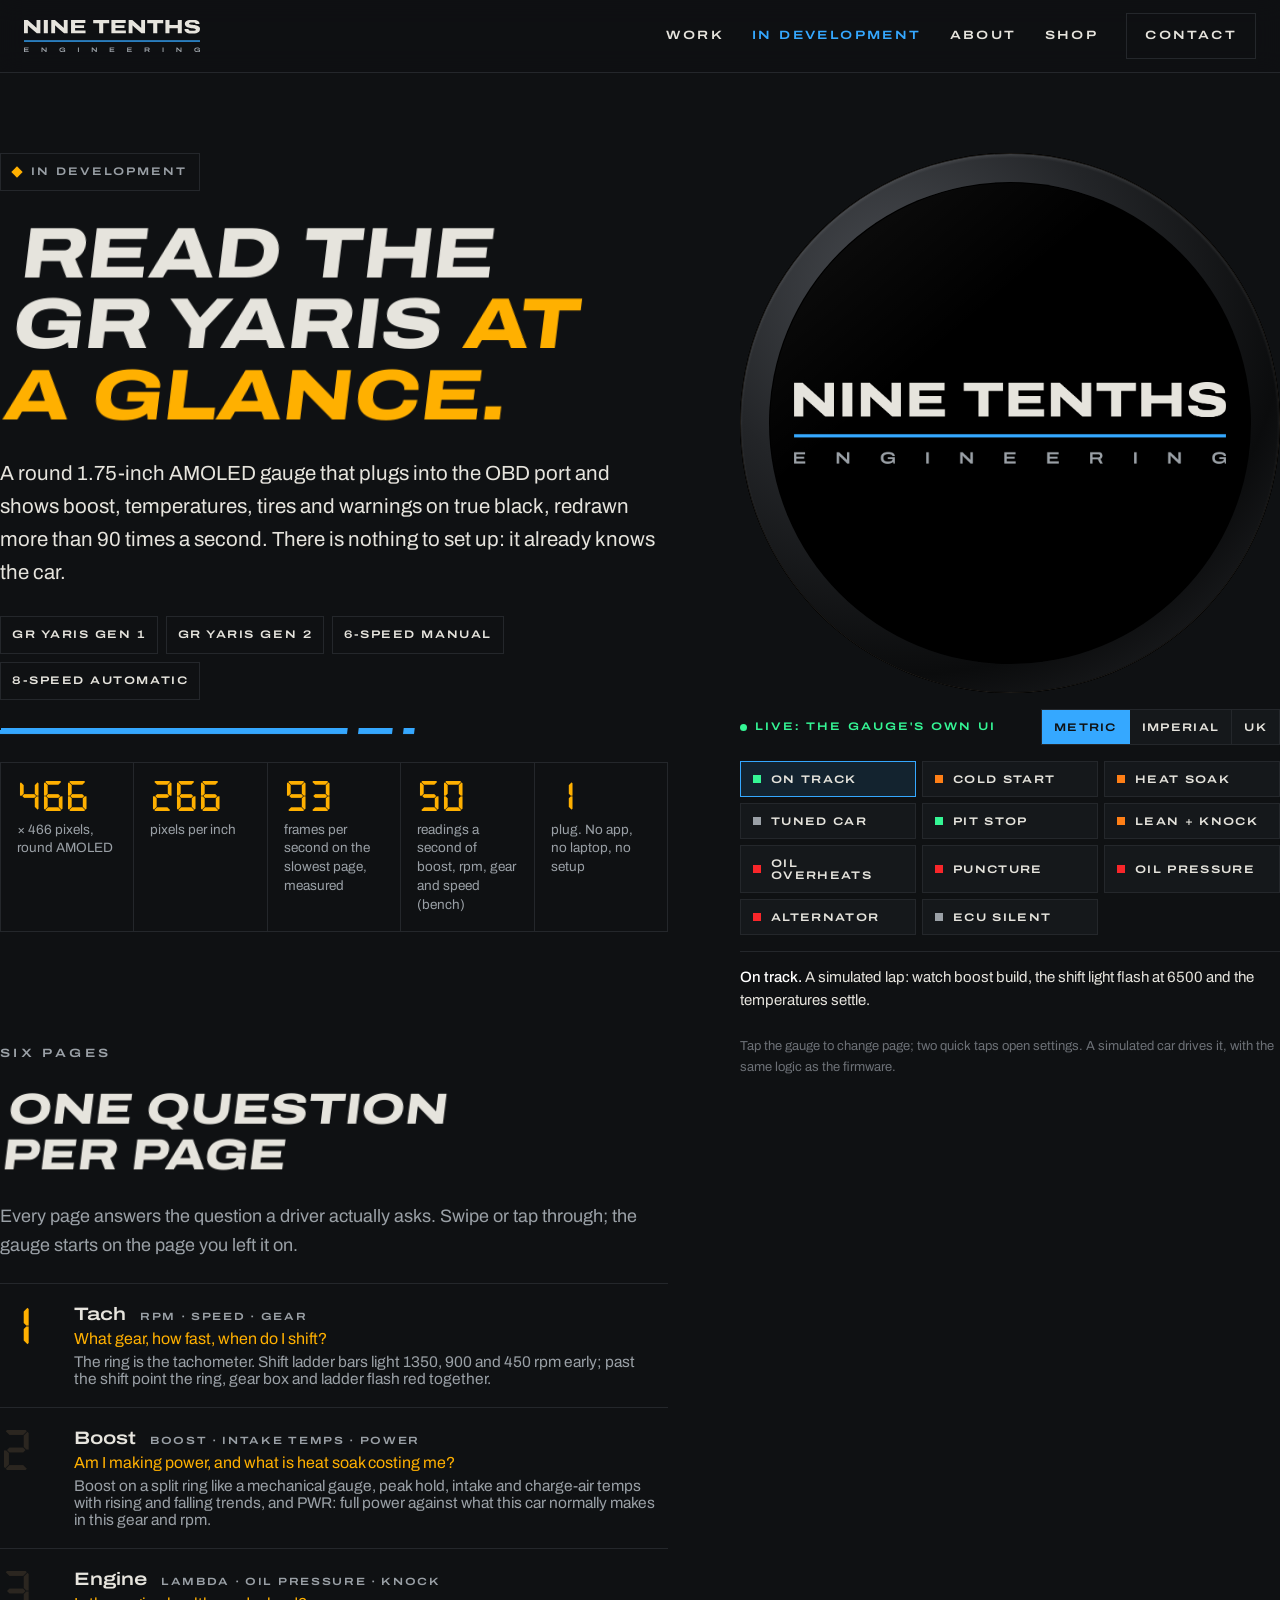
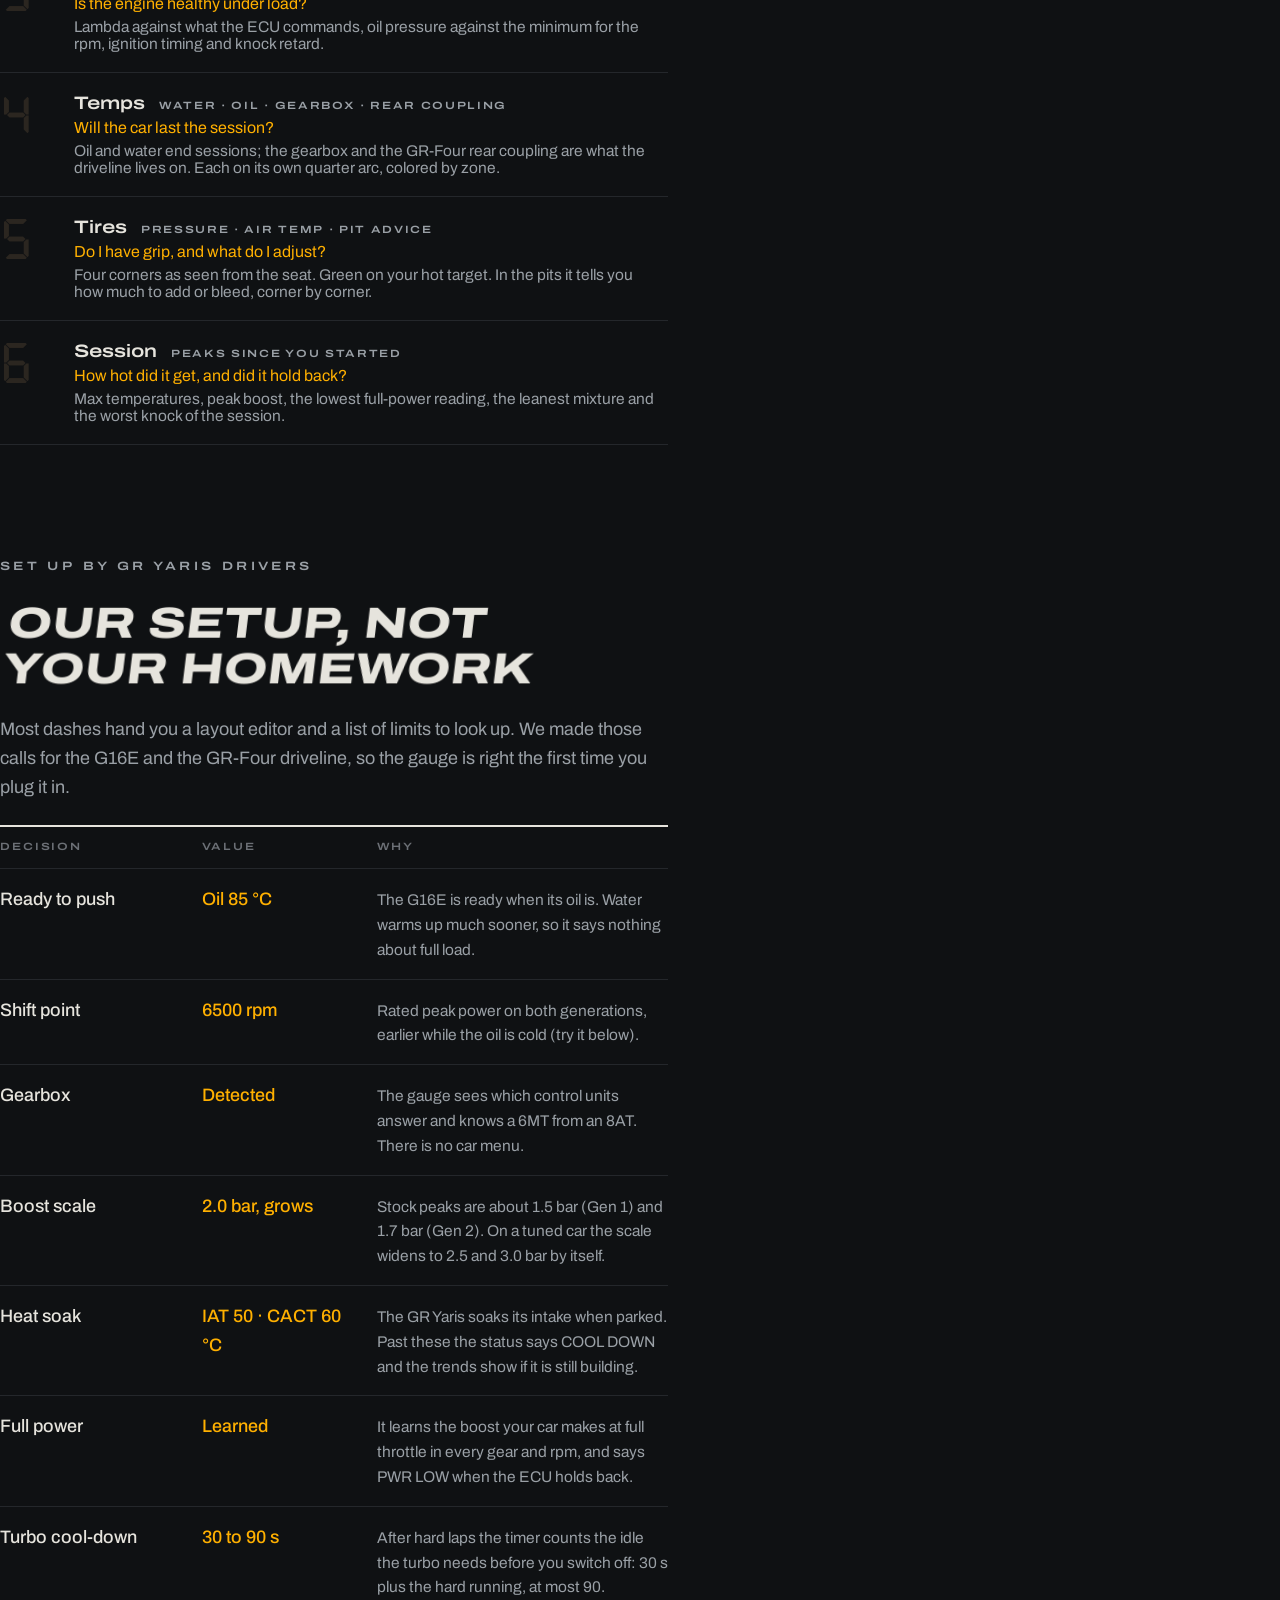
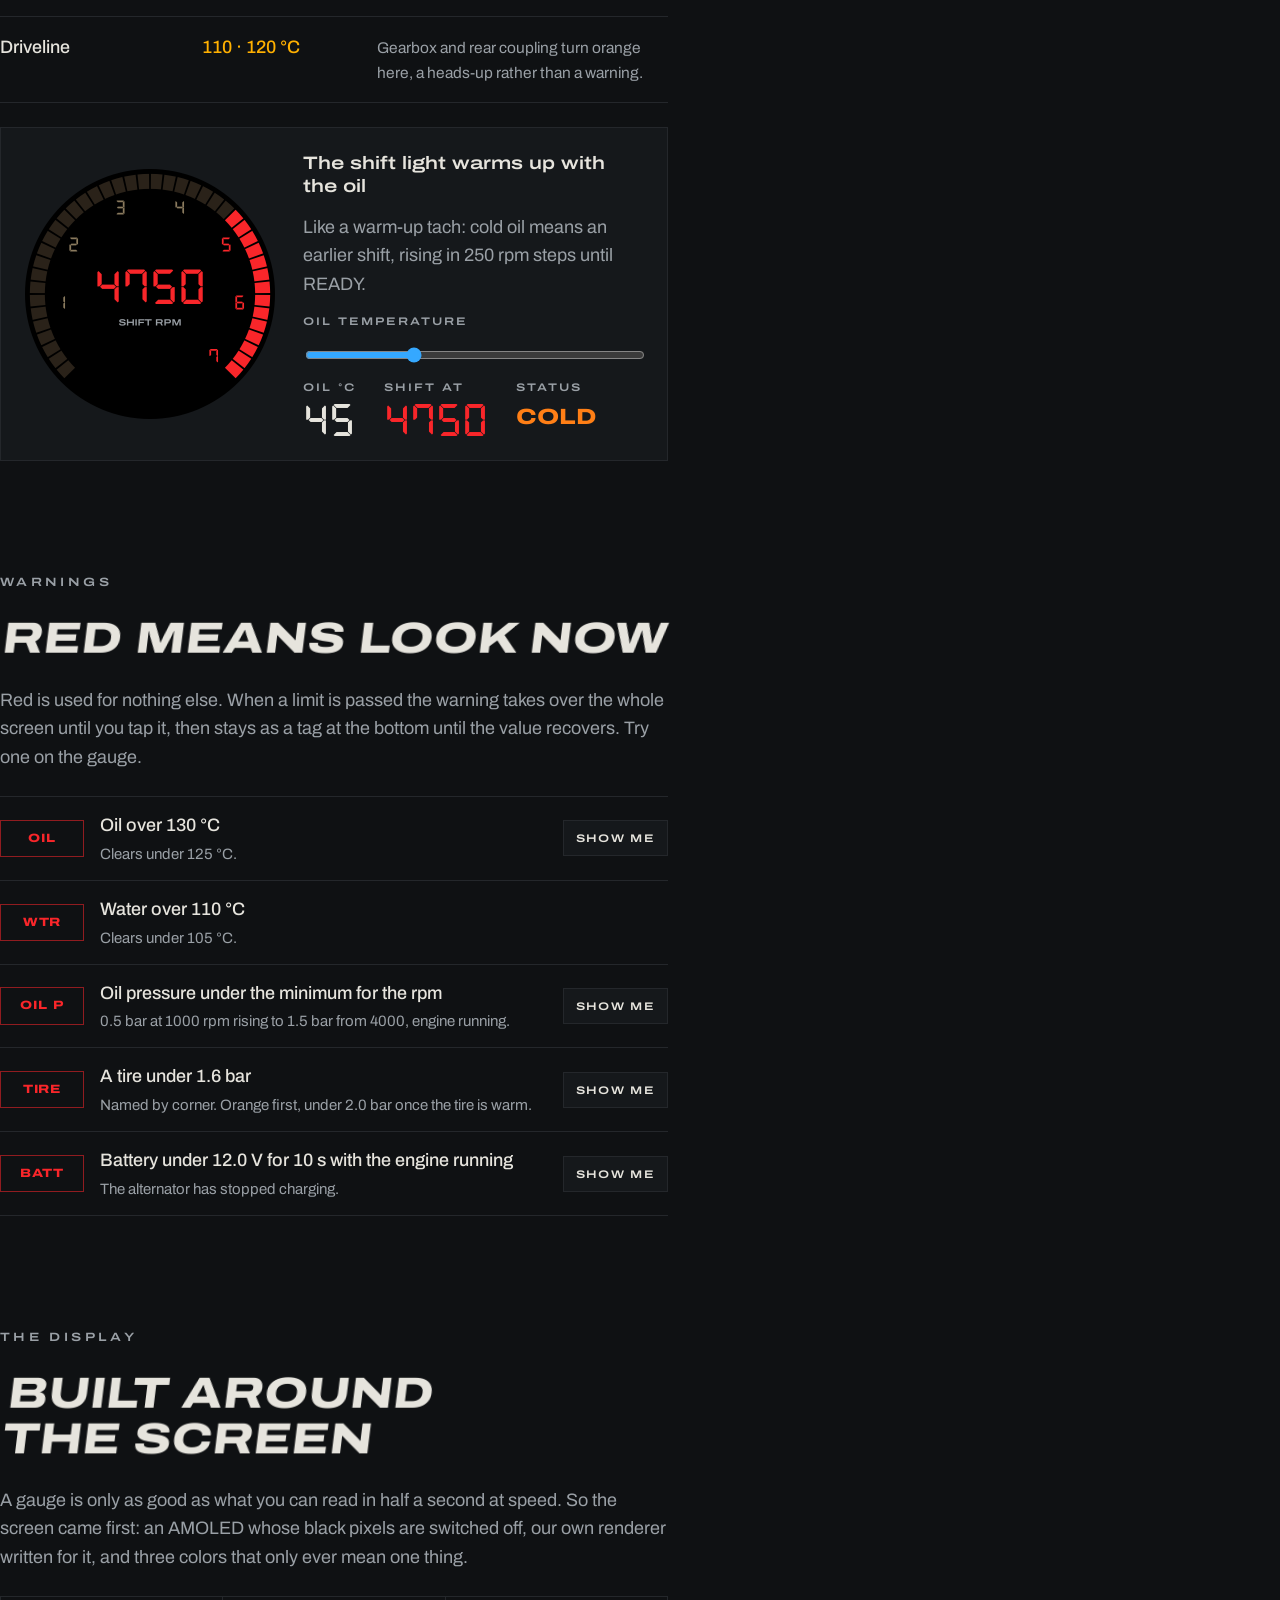
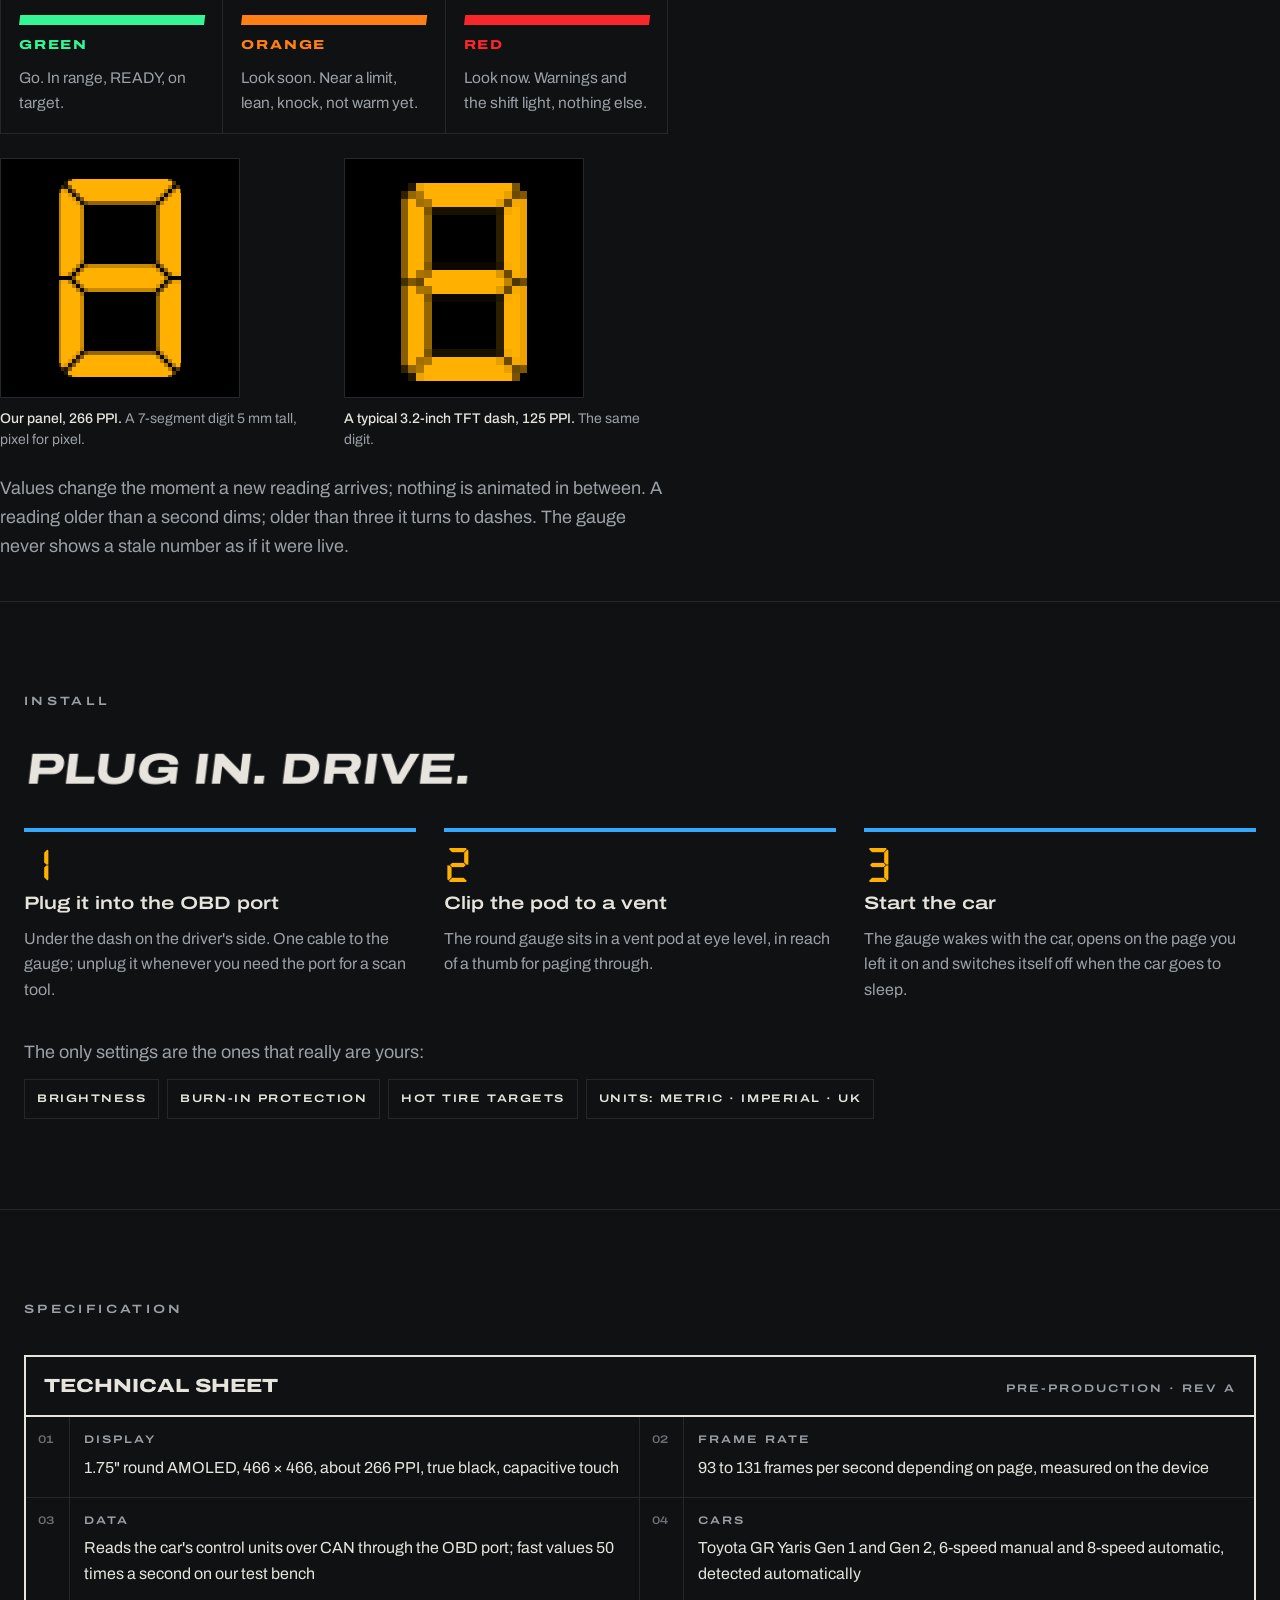
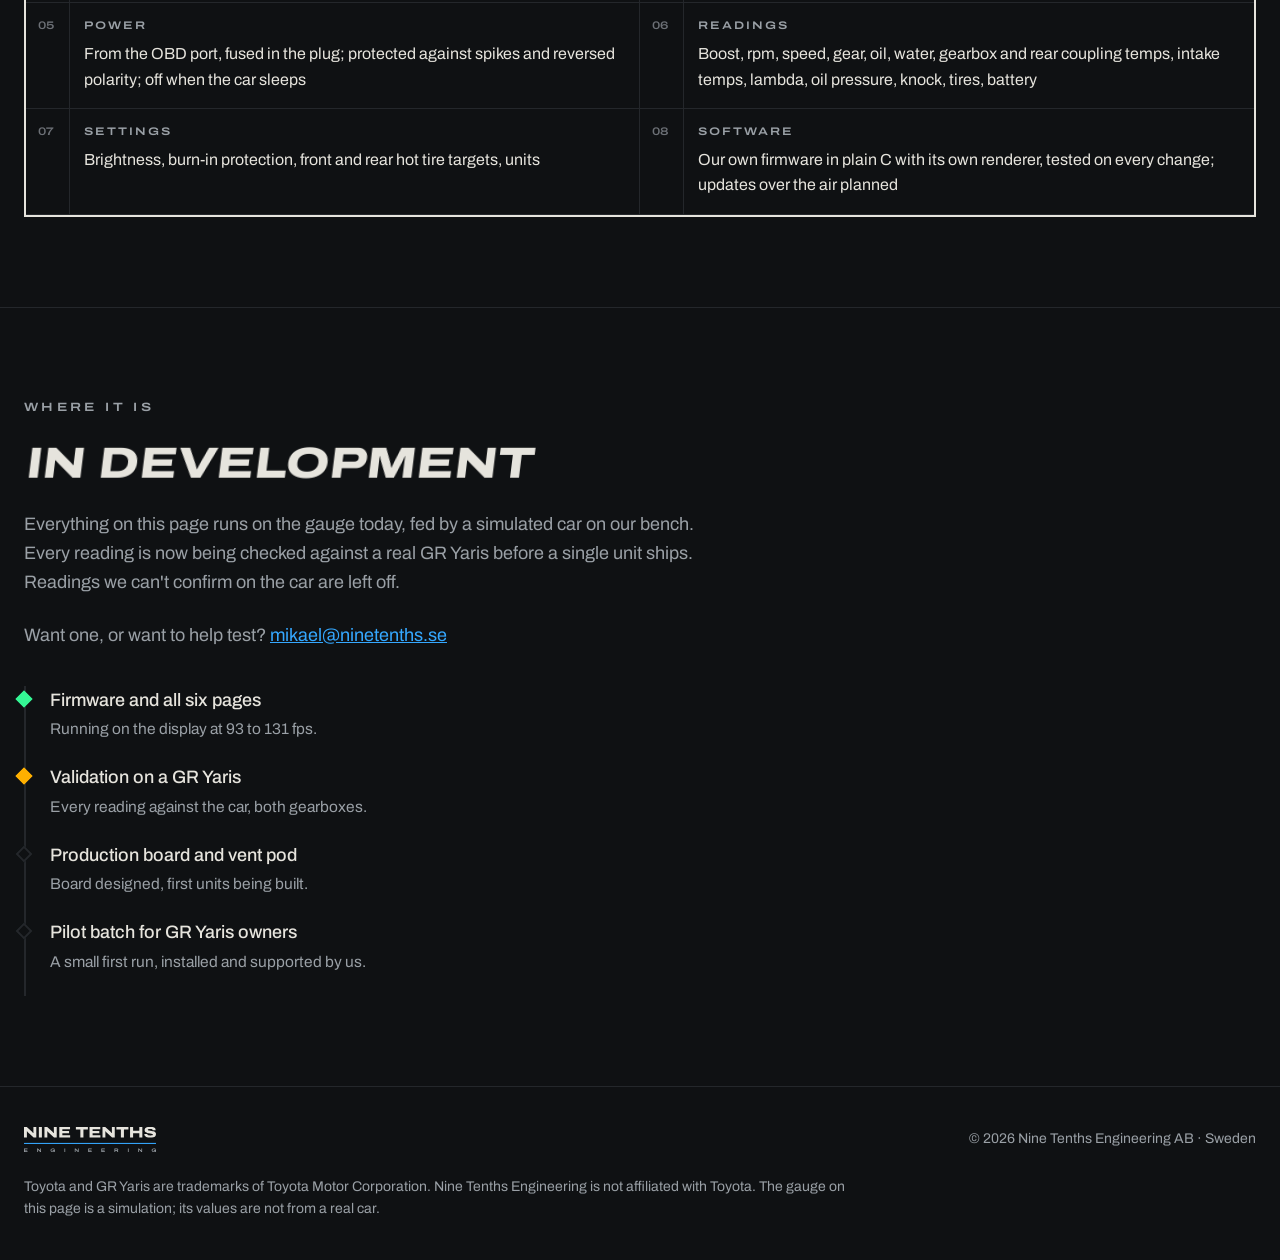
==== in-development/index.html @ 705fe54e "In development: the GR Yaris gauge, with a live demo New page /in-development/ for the round AMOLED " ====
<!doctype html>
<html lang="en">
<head>
<meta charset="utf-8">
<meta name="viewport" content="width=device-width, initial-scale=1">
<title>In development: the GR Yaris gauge · Nine Tenths Engineering</title>
<meta name="description" content="A round AMOLED gauge for the Toyota GR Yaris, in development at Nine Tenths Engineering. Plugs into the OBD port and shows boost, temperatures, tires and warnings at a glance.">
<meta name="theme-color" content="#0F1113">
<link rel="icon" href="../favicon.ico" sizes="any">
<link rel="icon" href="../favicon.svg" type="image/svg+xml">
<link rel="apple-touch-icon" href="../apple-touch-icon.png">
<meta property="og:type" content="website">
<meta property="og:title" content="In development: the GR Yaris gauge">
<meta property="og:description" content="A round AMOLED gauge for the Toyota GR Yaris. Plug it in, it already knows the car.">
<meta property="og:image" content="https://ninetenths.se/assets/img/og.png">
<meta property="og:url" content="https://ninetenths.se/in-development/">
<meta name="twitter:card" content="summary_large_image">
<link rel="preload" href="../assets/fonts/archivo-expanded-800.woff2" as="font" type="font/woff2" crossorigin>
<link rel="stylesheet" href="../assets/styles.css">
<link rel="stylesheet" href="../assets/in-development.css">
</head>
<body class="dev">

<header class="top">
  <div class="wrap top__inner">
    <a href="../" class="top__logo" aria-label="Nine Tenths Engineering, home"><img src="../assets/img/logo.svg" alt="Nine Tenths Engineering" width="176" height="33"></a>
    <nav aria-label="Main">
      <a href="../#work" class="nav-more">Work</a>
      <a href="./" aria-current="page">In development</a>
      <a href="../#about" class="nav-more">About</a>
      <a href="https://trackdayshop.se" rel="noopener">Shop</a>
      <a href="../#contact" class="top__cta">Contact</a>
    </nav>
  </div>
</header>

<main>
  <div class="wrap split">
    <aside class="rig" aria-label="Live gauge">
      <div class="rig__inner">
        <div class="gauge-frame"><iframe id="gauge" src="gauge.html" title="The gauge, running on a simulated GR Yaris"></iframe></div>
        <div class="rig__bar">
          <span class="live small-caps">Live: the gauge's own UI</span>
          <div class="units" role="group" aria-label="Units">
            <button id="u-metric" type="button" data-units="METRIC" aria-pressed="true">Metric</button>
            <button id="u-imperial" type="button" data-units="IMPERIAL" aria-pressed="false">Imperial</button>
            <button id="u-uk" type="button" data-units="UK" aria-pressed="false">UK</button>
          </div>
        </div>
        <div class="chips" role="group" aria-label="Drive the simulated car">
          <button id="run-drive" type="button" data-run="drive" data-page="1" data-tone="go" aria-pressed="true"><i></i>On track</button>
          <button id="run-cold" type="button" data-run="cold" data-page="0" data-tone="caution" aria-pressed="false"><i></i>Cold start</button>
          <button id="run-heatsoak" type="button" data-run="heatsoak" data-page="1" data-tone="caution" aria-pressed="false"><i></i>Heat soak</button>
          <button id="run-tuned" type="button" data-run="tuned" data-page="1" aria-pressed="false"><i></i>Tuned car</button>
          <button id="run-pit" type="button" data-run="pit" data-page="4" data-tone="go" aria-pressed="false"><i></i>Pit stop</button>
          <button id="run-lean" type="button" data-run="lean" data-page="2" data-tone="caution" aria-pressed="false"><i></i>Lean + knock</button>
          <button id="run-oiltemp" type="button" data-run="oiltemp" data-page="3" data-tone="warn" aria-pressed="false"><i></i>Oil overheats</button>
          <button id="run-puncture" type="button" data-run="puncture" data-page="4" data-tone="warn" aria-pressed="false"><i></i>Puncture</button>
          <button id="run-oilp" type="button" data-run="oilp" data-page="2" data-tone="warn" aria-pressed="false"><i></i>Oil pressure</button>
          <button id="run-alt" type="button" data-run="alt" data-page="0" data-tone="warn" aria-pressed="false"><i></i>Alternator</button>
          <button id="run-mute" type="button" data-run="mute" data-page="3" aria-pressed="false"><i></i>ECU silent</button>
        </div>
        <p class="note" id="note" aria-live="polite"></p>
        <p class="hint">Tap the gauge to change page; two quick taps open settings. A simulated car drives it, with the same logic as the firmware.</p>
      </div>
    </aside>

    <div class="copy">
      <section class="hero-dev" data-page="0">
        <span class="status-pill small-caps">In development</span>
        <h1 class="lean">Read the GR Yaris <em>at a glance.</em></h1>
        <p class="lede">A round 1.75-inch AMOLED gauge that plugs into the OBD port and shows boost, temperatures, tires and warnings on true black, redrawn more than 90 times a second. There is nothing to set up: it already knows the car.</p>
        <div class="fitment" aria-label="Fits">
          <span>GR Yaris Gen 1</span><span>GR Yaris Gen 2</span><span>6-speed manual</span><span>8-speed automatic</span>
        </div>
        <div class="stripe lean" aria-hidden="true"></div>
        <div class="strip" role="list">
          <div role="listitem"><span class="seg">466</span><small>× 466 pixels, round AMOLED</small></div>
          <div role="listitem"><span class="seg">266</span><small>pixels per inch</small></div>
          <div role="listitem"><span class="seg">93</span><small>frames per second on the slowest page, measured</small></div>
          <div role="listitem"><span class="seg">50</span><small>readings a second of boost, rpm, gear and speed (bench)</small></div>
          <div role="listitem"><span class="seg">1</span><small>plug. No app, no laptop, no setup</small></div>
        </div>
      </section>

      <section id="pages" data-page="0">
        <p class="label">Six pages</p>
        <h2 class="lean">One question per page</h2>
        <p class="muted">Every page answers the question a driver actually asks. Swipe or tap through; the gauge starts on the page you left it on.</p>
        <div class="tour" role="group" aria-label="Show a page on the gauge">
          <button id="p0" type="button" data-page="0" aria-pressed="true"><span class="pn seg">1</span><span class="h">Tach <small>rpm · speed · gear</small></span><span class="q">What gear, how fast, when do I shift?</span><span class="d">The ring is the tachometer. Shift ladder bars light 1350, 900 and 450 rpm early; past the shift point the ring, gear box and ladder flash red together.</span></button>
          <button id="p1" type="button" data-page="1" aria-pressed="false"><span class="pn seg">2</span><span class="h">Boost <small>boost · intake temps · power</small></span><span class="q">Am I making power, and what is heat soak costing me?</span><span class="d">Boost on a split ring like a mechanical gauge, peak hold, intake and charge-air temps with rising and falling trends, and PWR: full power against what this car normally makes in this gear and rpm.</span></button>
          <button id="p2" type="button" data-page="2" aria-pressed="false"><span class="pn seg">3</span><span class="h">Engine <small>lambda · oil pressure · knock</small></span><span class="q">Is the engine healthy under load?</span><span class="d">Lambda against what the ECU commands, oil pressure against the minimum for the rpm, ignition timing and knock retard.</span></button>
          <button id="p3" type="button" data-page="3" aria-pressed="false"><span class="pn seg">4</span><span class="h">Temps <small>water · oil · gearbox · rear coupling</small></span><span class="q">Will the car last the session?</span><span class="d">Oil and water end sessions; the gearbox and the GR-Four rear coupling are what the driveline lives on. Each on its own quarter arc, colored by zone.</span></button>
          <button id="p4" type="button" data-page="4" aria-pressed="false"><span class="pn seg">5</span><span class="h">Tires <small>pressure · air temp · pit advice</small></span><span class="q">Do I have grip, and what do I adjust?</span><span class="d">Four corners as seen from the seat. Green on your hot target. In the pits it tells you how much to add or bleed, corner by corner.</span></button>
          <button id="p5" type="button" data-page="5" aria-pressed="false"><span class="pn seg">6</span><span class="h">Session <small>peaks since you started</small></span><span class="q">How hot did it get, and did it hold back?</span><span class="d">Max temperatures, peak boost, the lowest full-power reading, the leanest mixture and the worst knock of the session.</span></button>
        </div>
      </section>

      <section id="setup" data-page="0">
        <p class="label">Set up by GR Yaris drivers</p>
        <h2 class="lean">Our setup, not your homework</h2>
        <p class="muted">Most dashes hand you a layout editor and a list of limits to look up. We made those calls for the G16E and the GR-Four driveline, so the gauge is right the first time you plug it in.</p>
        <div class="sheet" role="table" aria-label="Setup decisions">
          <div class="row head" role="row"><span class="k" role="columnheader">Decision</span><span class="v" role="columnheader">Value</span><span class="w" role="columnheader">Why</span></div>
          <div class="row" role="row"><span class="k" role="cell">Ready to push</span><span class="v" role="cell">Oil 85 °C</span><span class="w" role="cell">The G16E is ready when its oil is. Water warms up much sooner, so it says nothing about full load.</span></div>
          <div class="row" role="row"><span class="k" role="cell">Shift point</span><span class="v" role="cell">6500 rpm</span><span class="w" role="cell">Rated peak power on both generations, earlier while the oil is cold (try it below).</span></div>
          <div class="row" role="row"><span class="k" role="cell">Gearbox</span><span class="v" role="cell">Detected</span><span class="w" role="cell">The gauge sees which control units answer and knows a 6MT from an 8AT. There is no car menu.</span></div>
          <div class="row" role="row"><span class="k" role="cell">Boost scale</span><span class="v" role="cell">2.0 bar, grows</span><span class="w" role="cell">Stock peaks are about 1.5 bar (Gen 1) and 1.7 bar (Gen 2). On a tuned car the scale widens to 2.5 and 3.0 bar by itself.</span></div>
          <div class="row" role="row"><span class="k" role="cell">Heat soak</span><span class="v" role="cell">IAT 50 · CACT 60 °C</span><span class="w" role="cell">The GR Yaris soaks its intake when parked. Past these the status says COOL DOWN and the trends show if it is still building.</span></div>
          <div class="row" role="row"><span class="k" role="cell">Full power</span><span class="v" role="cell">Learned</span><span class="w" role="cell">It learns the boost your car makes at full throttle in every gear and rpm, and says PWR LOW when the ECU holds back.</span></div>
          <div class="row" role="row"><span class="k" role="cell">Turbo cool-down</span><span class="v" role="cell">30 to 90 s</span><span class="w" role="cell">After hard laps the timer counts the idle the turbo needs before you switch off: 30 s plus the hard running, at most 90.</span></div>
          <div class="row" role="row"><span class="k" role="cell">Driveline</span><span class="v" role="cell">110 · 120 °C</span><span class="w" role="cell">Gearbox and rear coupling turn orange here, a heads-up rather than a warning.</span></div>
        </div>

        <div class="warmup" aria-labelledby="warm-h">
          <canvas id="dial" width="500" height="500" role="img" aria-label="Tach with the shift point for the chosen oil temperature"></canvas>
          <div class="ctl">
            <h3 id="warm-h">The shift light warms up with the oil</h3>
            <p class="muted">Like a warm-up tach: cold oil means an earlier shift, rising in 250 rpm steps until READY.</p>
            <label class="small-caps" for="oil">Oil temperature</label>
            <input id="oil" type="range" min="20" max="100" step="1" value="45">
            <div class="readouts">
              <div><span class="small-caps">Oil °C</span><span class="seg" id="oil-v" style="color: var(--offwhite)">45</span></div>
              <div><span class="small-caps">Shift at</span><span class="seg" id="rpm-v" style="color: var(--warn)">4750</span></div>
              <div><span class="small-caps">Status</span><span class="state" id="st-v" style="color: var(--caution)">COLD</span></div>
            </div>
          </div>
        </div>
      </section>

      <section id="warnings" data-page="3">
        <p class="label">Warnings</p>
        <h2 class="lean">Red means look now</h2>
        <p class="muted">Red is used for nothing else. When a limit is passed the warning takes over the whole screen until you tap it, then stays as a tag at the bottom until the value recovers. Try one on the gauge.</p>
        <div class="warns">
          <div class="w-row"><span class="tag">OIL</span><span class="t"><b>Oil over 130 °C</b><span>Clears under 125 °C.</span></span><button id="w-oil" type="button" data-run="oiltemp" data-page="3">Show me</button></div>
          <div class="w-row"><span class="tag">WTR</span><span class="t"><b>Water over 110 °C</b><span>Clears under 105 °C.</span></span><span></span></div>
          <div class="w-row"><span class="tag">OIL P</span><span class="t"><b>Oil pressure under the minimum for the rpm</b><span>0.5 bar at 1000 rpm rising to 1.5 bar from 4000, engine running.</span></span><button id="w-oilp" type="button" data-run="oilp" data-page="2">Show me</button></div>
          <div class="w-row"><span class="tag">TIRE</span><span class="t"><b>A tire under 1.6 bar</b><span>Named by corner. Orange first, under 2.0 bar once the tire is warm.</span></span><button id="w-tire" type="button" data-run="puncture" data-page="4">Show me</button></div>
          <div class="w-row"><span class="tag">BATT</span><span class="t"><b>Battery under 12.0 V for 10 s with the engine running</b><span>The alternator has stopped charging.</span></span><button id="w-batt" type="button" data-run="alt" data-page="0">Show me</button></div>
        </div>
      </section>

      <section id="display" data-page="1">
        <p class="label">The display</p>
        <h2 class="lean">Built around the screen</h2>
        <p class="muted">A gauge is only as good as what you can read in half a second at speed. So the screen came first: an AMOLED whose black pixels are switched off, our own renderer written for it, and three colors that only ever mean one thing.</p>
        <div class="roles">
          <div><span class="sw lean" style="background: var(--go)"></span><b style="color: var(--go)">Green</b><span>Go. In range, READY, on target.</span></div>
          <div><span class="sw lean" style="background: var(--caution)"></span><b style="color: var(--caution)">Orange</b><span>Look soon. Near a limit, lean, knock, not warm yet.</span></div>
          <div><span class="sw lean" style="background: var(--warn)"></span><b style="color: var(--warn)">Red</b><span>Look now. Warnings and the shift light, nothing else.</span></div>
        </div>
        <div class="compare">
          <figure><canvas id="px-a" width="120" height="120" role="img" aria-label="A 5 mm digit at 266 pixels per inch"></canvas><figcaption><b>Our panel, 266 PPI.</b> A 7-segment digit 5 mm tall, pixel for pixel.</figcaption></figure>
          <figure><canvas id="px-b" width="120" height="120" role="img" aria-label="The same digit at 125 pixels per inch"></canvas><figcaption><b>A typical 3.2-inch TFT dash, 125 PPI.</b> The same digit.</figcaption></figure>
        </div>
        <p class="muted">Values change the moment a new reading arrives; nothing is animated in between. A reading older than a second dims; older than three it turns to dashes. The gauge never shows a stale number as if it were live.</p>
      </section>
    </div>
  </div>

  <div class="band" id="install">
    <div class="wrap">
      <p class="label">Install</p>
      <h2 class="lean">Plug in. Drive.</h2>
      <div class="steps">
        <div><h3>Plug it into the OBD port</h3><p>Under the dash on the driver's side. One cable to the gauge; unplug it whenever you need the port for a scan tool.</p></div>
        <div><h3>Clip the pod to a vent</h3><p>The round gauge sits in a vent pod at eye level, in reach of a thumb for paging through.</p></div>
        <div><h3>Start the car</h3><p>The gauge wakes with the car, opens on the page you left it on and switches itself off when the car goes to sleep.</p></div>
      </div>
      <div style="display: flex; flex-direction: column; gap: 12px">
        <p class="muted">The only settings are the ones that really are yours:</p>
        <div class="settings"><span>Brightness</span><span>Burn-in protection</span><span>Hot tire targets</span><span>Units: Metric · Imperial · UK</span></div>
      </div>
    </div>
  </div>

  <div class="band" id="spec">
    <div class="wrap">
      <p class="label">Specification</p>
      <div class="homol">
        <div class="hh"><b>Technical sheet</b><span class="small-caps">Pre-production · rev A</span></div>
        <div class="hr"><span class="ix">01</span><div class="cell"><span class="small-caps">Display</span><span class="hd">1.75" round AMOLED, 466 × 466, about 266 PPI, true black, capacitive touch</span></div></div>
        <div class="hr"><span class="ix">02</span><div class="cell"><span class="small-caps">Frame rate</span><span class="hd">93 to 131 frames per second depending on page, measured on the device</span></div></div>
        <div class="hr"><span class="ix">03</span><div class="cell"><span class="small-caps">Data</span><span class="hd">Reads the car's control units over CAN through the OBD port; fast values 50 times a second on our test bench</span></div></div>
        <div class="hr"><span class="ix">04</span><div class="cell"><span class="small-caps">Cars</span><span class="hd">Toyota GR Yaris Gen 1 and Gen 2, 6-speed manual and 8-speed automatic, detected automatically</span></div></div>
        <div class="hr"><span class="ix">05</span><div class="cell"><span class="small-caps">Power</span><span class="hd">From the OBD port, fused in the plug; protected against spikes and reversed polarity; off when the car sleeps</span></div></div>
        <div class="hr"><span class="ix">06</span><div class="cell"><span class="small-caps">Readings</span><span class="hd">Boost, rpm, speed, gear, oil, water, gearbox and rear coupling temps, intake temps, lambda, oil pressure, knock, tires, battery</span></div></div>
        <div class="hr"><span class="ix">07</span><div class="cell"><span class="small-caps">Settings</span><span class="hd">Brightness, burn-in protection, front and rear hot tire targets, units</span></div></div>
        <div class="hr"><span class="ix">08</span><div class="cell"><span class="small-caps">Software</span><span class="hd">Our own firmware in plain C with its own renderer, tested on every change; updates over the air planned</span></div></div>
      </div>
    </div>
  </div>

  <div class="band" id="status">
    <div class="wrap where">
      <div>
        <p class="label">Where it is</p>
        <h2 class="lean">In development</h2>
        <p class="muted">Everything on this page runs on the gauge today, fed by a simulated car on our bench. Every reading is now being checked against a real GR Yaris before a single unit ships. Readings we can't confirm on the car are left off.</p>
        <p class="muted">Want one, or want to help test? <a href="mailto:mikael@ninetenths.se">mikael@ninetenths.se</a></p>
      </div>
      <div class="track">
        <div class="done"><i></i><p><b>Firmware and all six pages</b><span>Running on the display at 93 to 131 fps.</span></p></div>
        <div class="now"><i></i><p><b>Validation on a GR Yaris</b><span>Every reading against the car, both gearboxes.</span></p></div>
        <div><i></i><p><b>Production board and vent pod</b><span>Board designed, first units being built.</span></p></div>
        <div><i></i><p><b>Pilot batch for GR Yaris owners</b><span>A small first run, installed and supported by us.</span></p></div>
      </div>
    </div>
  </div>
</main>

<footer class="foot">
  <div class="wrap foot__inner">
    <img src="../assets/img/logo.svg" alt="Nine Tenths Engineering" width="132" height="25">
    <p>© 2026 Nine Tenths Engineering AB · Sweden</p>
    <p class="legal">Toyota and GR Yaris are trademarks of Toyota Motor Corporation. Nine Tenths Engineering is not affiliated with Toyota. The gauge on this page is a simulation; its values are not from a real car.</p>
  </div>
</footer>

<script src="../assets/in-development.js"></script>
</body>
</html>
---- assets/styles.css ----
@font-face { font-family: "Archivo"; src: url("fonts/archivo-400.woff2") format("woff2"); font-weight: 400; font-stretch: 100%; font-display: swap; }
@font-face { font-family: "Archivo"; src: url("fonts/archivo-500.woff2") format("woff2"); font-weight: 500; font-stretch: 100%; font-display: swap; }
@font-face { font-family: "Archivo Expanded"; src: url("fonts/archivo-expanded-600.woff2") format("woff2"); font-weight: 600; font-display: swap; }
@font-face { font-family: "Archivo Expanded"; src: url("fonts/archivo-expanded-800.woff2") format("woff2"); font-weight: 800; font-display: swap; }

:root {
  --black: #0F1113;
  --graphite: #15181B;
  --edge: #24272B;
  --offwhite: #E6E4DD;
  --text: #C9C7C0;
  --steel: #9AA0A6;
  --blue: #35A8FF;
  --display: "Archivo Expanded", "Archivo", system-ui, sans-serif;
  --body: "Archivo", system-ui, sans-serif;
}

* { box-sizing: border-box; }
html { scroll-behavior: smooth; -webkit-text-size-adjust: 100%; }
body { margin: 0; background: var(--black); color: var(--text); font-family: var(--body); font-size: 18px; line-height: 1.6; -webkit-font-smoothing: antialiased; }
img { display: block; max-width: 100%; height: auto; }
a { color: var(--blue); }
a:focus-visible { outline: 2px solid var(--blue); outline-offset: 4px; }

.wrap { width: 100%; max-width: 1160px; margin: 0 auto; padding: 0 24px; }

.label { margin: 0 0 24px; font-family: var(--display); font-weight: 600; font-size: 12px; letter-spacing: 0.28em; text-transform: uppercase; color: var(--steel); }
.line { width: 96px; height: 4px; background: var(--blue); margin: 32px 0; }
.h2 { margin: 0; font-family: var(--display); font-weight: 800; font-size: clamp(30px, 4.4vw, 52px); line-height: 1.05; text-transform: uppercase; color: var(--offwhite); }

/* Header */
.top { position: sticky; top: 0; z-index: 10; background: rgba(15, 17, 19, 0.82); backdrop-filter: blur(12px); -webkit-backdrop-filter: blur(12px); border-bottom: 1px solid var(--edge); }
.top__inner { display: flex; align-items: center; justify-content: space-between; height: 72px; }
.top__logo { flex: none; }
.top__logo img { width: 176px; }
.top nav { display: flex; align-items: center; gap: 28px; }
.top nav a { white-space: nowrap; font-family: var(--display); font-weight: 600; font-size: 12px; letter-spacing: 0.2em; text-transform: uppercase; color: var(--offwhite); text-decoration: none; }
.top nav a:hover { color: var(--blue); }
.top .top__cta { padding: 12px 18px; border: 1px solid var(--edge); }
.top .top__cta:hover { border-color: var(--blue); }

/* Hero */
.hero { padding: clamp(96px, 16vh, 180px) 0 clamp(80px, 12vh, 140px); border-bottom: 1px solid var(--edge); background: radial-gradient(1200px 500px at 85% -10%, rgba(53, 168, 255, 0.08), transparent 60%); }
.hero h1 { margin: 0; font-family: var(--display); font-weight: 800; font-size: clamp(42px, 8.4vw, 112px); line-height: 0.98; letter-spacing: -0.01em; text-transform: uppercase; color: var(--offwhite); }
.hero__lede { max-width: 620px; margin: 0; font-size: clamp(18px, 1.6vw, 21px); }
.hero__actions { display: flex; flex-wrap: wrap; gap: 12px; margin-top: 40px; }
.btn { display: inline-flex; align-items: center; min-height: 52px; padding: 0 26px; border: 1px solid var(--edge); font-family: var(--display); font-weight: 600; font-size: 13px; letter-spacing: 0.18em; text-transform: uppercase; color: var(--offwhite); text-decoration: none; transition: border-color .15s, background .15s; }
.btn:hover { border-color: var(--offwhite); }
.btn--primary { background: var(--blue); border-color: var(--blue); color: var(--black); }
.btn--primary:hover { background: #5DBAFF; border-color: #5DBAFF; }

/* Work */
.work { padding: clamp(80px, 12vh, 140px) 0; }
.cards { display: grid; grid-template-columns: repeat(3, minmax(0, 1fr)); gap: 1px; background: var(--edge); border: 1px solid var(--edge); }
.card { background: var(--black); padding: 40px 32px 48px; transition: background .2s; }
.card:hover { background: var(--graphite); }
.card__num { margin: 0 0 56px; font-family: var(--display); font-weight: 600; font-size: 13px; letter-spacing: 0.2em; color: var(--blue); }
.card h2 { margin: 0 0 16px; font-family: var(--display); font-weight: 800; font-size: 26px; text-transform: uppercase; color: var(--offwhite); }
.card p:last-child { margin: 0; color: var(--text); }

.card__link { margin: 24px 0 0 !important; font-size: 15px; }
.card__link a { color: var(--blue); text-decoration: none; border-bottom: 1px solid rgba(53, 168, 255, 0.4); }
.card__link a:hover { border-color: var(--blue); }
.card__link + .card__link { margin-top: 10px !important; }

/* Shop */
.shop { padding: clamp(72px, 10vh, 120px) 0; border-top: 1px solid var(--edge); }
.shop__grid { display: grid; grid-template-columns: 1fr 1fr; gap: 64px; align-items: center; }
.shop .h2 { text-transform: none; }
.shop__text { margin: 0 0 32px; max-width: 520px; }

/* About */
.about { padding: clamp(80px, 12vh, 140px) 0; background: var(--graphite); border-top: 1px solid var(--edge); border-bottom: 1px solid var(--edge); }
.about__grid { display: grid; grid-template-columns: 1fr 1fr; gap: 64px; align-items: start; }
.about__text p { margin: 0 0 20px; }
.about__text p:last-child { margin: 0; }

/* Contact */
.contact { padding: clamp(96px, 14vh, 160px) 0; }
.contact__mail { font-family: var(--display); font-weight: 800; font-size: clamp(22px, 4vw, 44px); color: var(--offwhite); text-decoration: none; border-bottom: 2px solid transparent; word-break: break-all; }
.contact__mail:hover { border-color: var(--blue); }

/* Footer */
.foot { border-top: 1px solid var(--edge); padding: 40px 0; }
.foot__inner { display: flex; align-items: center; justify-content: space-between; gap: 24px; flex-wrap: wrap; }
.foot img { width: 132px; }
.foot p { margin: 0; font-size: 14px; color: var(--steel); }

@media (max-width: 980px) {
  .top nav { gap: 22px; }
  .top nav .nav-more { display: none; }
}
@media (max-width: 860px) {
  .cards { grid-template-columns: 1fr; }
  .about__grid, .shop__grid { grid-template-columns: 1fr; gap: 32px; }
}
@media (max-width: 560px) {
  body { font-size: 17px; }
  .top__inner { height: 64px; }
  .top__logo img { width: 140px; }
  .top nav { gap: 16px; }
  .top nav a:not(.top__cta) { display: none; }
  .card { padding: 32px 24px 40px; }
  .card__num { margin-bottom: 32px; }
}
@media (prefers-reduced-motion: reduce) { html { scroll-behavior: auto; } * { transition: none !important; } }
---- assets/in-development.css ----
/* In development: the GR Yaris gauge. Builds on styles.css (fonts, colors, header, footer, .label, .btn).
   Layout: a pit wall. The copy scrolls on the left while the live gauge rides along on the right;
   install, spec and status run full width below. Headlines lean forward 7 degrees, like the gauge's numerals. */
@font-face { font-family: "DSEG7"; src: url("fonts/dseg7-classic-bold.woff2") format("woff2"); font-weight: 700; font-display: swap; }

:root {
  --panel: #000000;      /* the gauge's AMOLED: pixels off */
  --amber: #FFB000;      /* the instrument */
  --go: #35F695;
  --caution: #FF7F16;
  --warn: #F9262A;
  --dim: #6C7076;
  --seg: "DSEG7", ui-monospace, monospace;
  --lean: -7deg;
}

.dev .wrap { max-width: 1320px; }
.dev p { margin: 0; }
.dev .label { margin: 0; }
.lean { transform: skewX(var(--lean)); transform-origin: 0 100%; }
.seg { font-family: var(--seg); font-weight: 700; font-variant-numeric: tabular-nums; }
.muted { color: var(--steel); max-width: 38em; }
.small-caps { font-family: var(--display); font-weight: 600; font-size: 11px; letter-spacing: .18em; text-transform: uppercase; color: var(--steel); }
.top nav a[aria-current="page"] { color: var(--blue); }

/* ---- the split ---- */
.split { display: grid; grid-template-columns: minmax(0, 1fr); gap: 48px; padding: 48px 0 24px; }
.copy { display: flex; flex-direction: column; gap: 112px; min-width: 0; }
.rig { min-width: 0; }
@media (min-width: 1080px) {
  .split { grid-template-columns: minmax(0, 1fr) minmax(420px, 540px); gap: 72px; padding: 80px 0 40px; }
  .rig { order: 2; }
  .copy { order: 1; }
  .rig__inner { position: sticky; top: 104px; }
}
.dev section { display: flex; flex-direction: column; gap: 24px; scroll-margin-top: 96px; }
.dev h1, .dev h2 { margin: 0; font-family: var(--display); font-weight: 800; text-transform: uppercase; color: var(--offwhite); text-wrap: balance; }
.dev h1 { font-size: clamp(38px, 5.6vw, 74px); line-height: .98; letter-spacing: -.01em; }
.dev h1 em { font-style: normal; color: var(--amber); }
.dev h2 { font-size: clamp(28px, 3.4vw, 44px); line-height: 1.04; }
.dev h3 { margin: 0; font-family: var(--display); font-weight: 600; font-size: 18px; line-height: 1.3; color: var(--offwhite); }
.lede { max-width: 36em; font-size: clamp(18px, 1.6vw, 21px); color: var(--offwhite); }

/* ---- hero ---- */
.hero-dev { gap: 28px !important; }
.status-pill { display: inline-flex; align-items: center; gap: 10px; align-self: flex-start; border: 1px solid var(--edge); padding: 9px 12px; }
.status-pill::before { content: ""; width: 8px; height: 8px; background: var(--amber); transform: rotate(45deg); }
.fitment { display: flex; flex-wrap: wrap; gap: 8px; }
.fitment span { font-family: var(--display); font-weight: 600; font-size: 11px; letter-spacing: .14em; text-transform: uppercase; color: var(--offwhite); border: 1px solid var(--edge); padding: 9px 11px; }
.stripe { height: 6px; max-width: 560px; background: linear-gradient(90deg, var(--blue) 0 62%, transparent 62% 64%, var(--blue) 64% 70%, transparent 70% 72%, var(--blue) 72% 74%, transparent 74%); }
.strip { display: grid; grid-template-columns: repeat(auto-fit, minmax(118px, 1fr)); border-top: 1px solid var(--edge); border-left: 1px solid var(--edge); }
.strip div { display: flex; flex-direction: column; gap: 10px; padding: 18px 16px 16px; border-right: 1px solid var(--edge); border-bottom: 1px solid var(--edge); min-width: 0; }
.strip .seg { font-size: 30px; line-height: 1; color: var(--amber); }
.strip small { font-size: 13.5px; line-height: 1.4; color: var(--steel); }

/* ---- the rig ---- */
.rig__inner { display: flex; flex-direction: column; gap: 16px; }
.gauge-frame { width: min(100%, calc(100vh - 340px), 540px); min-width: min(100%, 300px); max-width: 100%; aspect-ratio: 1; margin: 0 auto; border-radius: 50%; overflow: hidden; background: var(--panel); }
.gauge-frame iframe { display: block; width: 100%; height: 100%; border: 0; background: var(--panel); }
.rig__bar { display: flex; justify-content: space-between; align-items: center; gap: 12px; flex-wrap: wrap; }
.live { display: inline-flex; align-items: center; gap: 8px; color: var(--go); }
.live::before { content: ""; width: 7px; height: 7px; border-radius: 50%; background: var(--go); animation: live 1.6s ease-in-out infinite; }
@keyframes live { 50% { opacity: .25; } }
.dev button { font-family: var(--display); font-weight: 600; font-size: 11px; letter-spacing: .12em; text-transform: uppercase; color: var(--offwhite); background: var(--graphite); border: 1px solid var(--edge); padding: 11px 12px; cursor: pointer; text-align: left; border-radius: 0; }
.dev button:hover { border-color: #3C4046; }
.dev button:focus-visible { outline: 2px solid var(--blue); outline-offset: 2px; }
.dev button[aria-pressed="true"] { border-color: var(--blue); background: rgba(53, 168, 255, .12); }
.units { display: inline-flex; border: 1px solid var(--edge); }
.units button { border: 0; border-right: 1px solid var(--edge); }
.units button:last-child { border-right: 0; }
.units button[aria-pressed="true"] { background: var(--blue); color: var(--black); }
.chips { display: grid; grid-template-columns: repeat(auto-fill, minmax(156px, 1fr)); gap: 6px; }
.chips button { display: flex; align-items: center; gap: 10px; }
.chips i { flex: none; width: 8px; height: 8px; background: var(--steel); }
.chips [data-tone="go"] i { background: var(--go); }
.chips [data-tone="caution"] i { background: var(--caution); }
.chips [data-tone="warn"] i { background: var(--warn); }
.note { min-height: 4.6em; padding-top: 14px; border-top: 1px solid var(--edge); font-size: 15px; line-height: 1.5; color: var(--offwhite); }
.note b { font-weight: 500; color: #fff; }
.hint { font-size: 13px; color: var(--dim); }

/* ---- pages tour ---- */
.tour { display: flex; flex-direction: column; border-top: 1px solid var(--edge); }
.dev .tour button { display: grid; grid-template-columns: 56px minmax(0, 1fr); gap: 6px 18px; align-items: start; padding: 20px 8px 20px 0; background: transparent; border: 0; border-bottom: 1px solid var(--edge); font-family: var(--body); font-size: 16px; font-weight: 400; letter-spacing: 0; text-transform: none; color: var(--text); }
.dev .tour button:hover { background: var(--graphite); }
.dev .tour button[aria-pressed="true"] { background: transparent; border-color: var(--edge); }
.tour .pn { grid-row: span 3; font-size: 40px; line-height: 1; padding-top: 2px; color: #2B2620; transition: color .2s; }
.tour [aria-pressed="true"] .pn { color: var(--amber); }
.tour .h { display: flex; flex-wrap: wrap; gap: 6px 14px; align-items: baseline; font-family: var(--display); font-weight: 600; font-size: 18px; color: var(--offwhite); }
.tour .h small { font-size: 10.5px; letter-spacing: .16em; text-transform: uppercase; color: var(--steel); }
.tour .q { color: var(--amber); }
.tour .d { color: var(--steel); font-size: 15.5px; }

/* ---- setup sheet ---- */
.sheet { border-top: 2px solid var(--offwhite); }
.sheet .row { display: grid; grid-template-columns: minmax(0, 1.05fr) minmax(0, .9fr) minmax(0, 1.65fr); gap: 16px; align-items: baseline; padding: 16px 0; border-bottom: 1px solid var(--edge); }
.sheet .row > * { min-width: 0; }
.sheet .k { font-weight: 500; color: var(--offwhite); }
.sheet .v { font-weight: 500; color: var(--amber); font-variant-numeric: tabular-nums; }
.sheet .w { font-size: 15.5px; color: var(--steel); }
.sheet .head { padding: 12px 0; }
.sheet .head > * { font-family: var(--display); font-weight: 600; font-size: 10.5px; letter-spacing: .18em; text-transform: uppercase; color: var(--dim); }
@media (max-width: 640px) {
  .sheet .row { grid-template-columns: minmax(0, 1fr) auto; }
  .sheet .w { grid-column: 1 / -1; }
  .sheet .head .w { display: none; }
}

/* ---- warm-up shift ---- */
.warmup { display: grid; grid-template-columns: minmax(0, 250px) minmax(0, 1fr); gap: 28px; align-items: center; padding: 24px; background: var(--graphite); border: 1px solid var(--edge); }
.warmup canvas { display: block; width: 100%; max-width: 250px; aspect-ratio: 1; margin: 0 auto; }
.warmup .ctl { display: flex; flex-direction: column; gap: 14px; min-width: 0; }
.readouts { display: flex; flex-wrap: wrap; gap: 28px; }
.readouts div { display: flex; flex-direction: column; gap: 8px; }
.readouts .seg { font-size: 32px; line-height: 1; }
.readouts .state { font-family: var(--display); font-weight: 800; font-size: 22px; line-height: 1.2; }
.dev input[type=range] { width: 100%; accent-color: var(--blue); }
@media (max-width: 640px) { .warmup { grid-template-columns: minmax(0, 1fr); } }

/* ---- warnings ---- */
.warns { display: flex; flex-direction: column; border-top: 1px solid var(--edge); }
.warns .w-row { display: grid; grid-template-columns: 84px minmax(0, 1fr) auto; gap: 16px; align-items: center; padding: 14px 0; border-bottom: 1px solid var(--edge); }
.warns .tag { font-family: var(--display); font-weight: 800; font-size: 12px; letter-spacing: .08em; text-align: center; color: var(--warn); border: 1px solid rgba(249, 38, 42, .55); padding: 8px 6px; }
.warns .t { display: flex; flex-direction: column; gap: 2px; min-width: 0; }
.warns .t b { font-weight: 500; color: var(--offwhite); }
.warns .t span { font-size: 15px; color: var(--steel); }
.warns button { white-space: nowrap; }
@media (max-width: 520px) {
  .warns .w-row { grid-template-columns: 72px minmax(0, 1fr); }
  .warns button { grid-column: 2; justify-self: start; }
}

/* ---- display ---- */
.roles { display: grid; grid-template-columns: repeat(3, minmax(0, 1fr)); gap: 1px; background: var(--edge); border: 1px solid var(--edge); }
.roles div { display: flex; flex-direction: column; gap: 10px; padding: 18px; background: var(--black); }
.roles .sw { height: 10px; }
@media (max-width: 640px) { .roles { grid-template-columns: minmax(0, 1fr); } }
.roles b { font-family: var(--display); font-weight: 800; font-size: 13px; letter-spacing: .14em; text-transform: uppercase; }
.roles span { font-size: 15.5px; color: var(--steel); }
.compare { display: grid; grid-template-columns: repeat(2, minmax(0, 1fr)); gap: 20px; }
.compare figure { display: flex; flex-direction: column; gap: 10px; margin: 0; }
.compare canvas { width: 100%; max-width: 240px; aspect-ratio: 1; image-rendering: pixelated; border: 1px solid var(--edge); background: var(--panel); }
.compare figcaption { font-size: 14px; line-height: 1.5; color: var(--steel); }
.compare figcaption b { font-weight: 500; color: var(--offwhite); }

/* ---- full-width bands ---- */
.band { border-top: 1px solid var(--edge); }
.band > .wrap { display: flex; flex-direction: column; gap: 36px; padding-top: clamp(72px, 10vh, 112px); padding-bottom: clamp(72px, 10vh, 112px); }
.steps { display: grid; grid-template-columns: repeat(auto-fit, minmax(240px, 1fr)); gap: 28px; counter-reset: step; }
.steps div { display: flex; flex-direction: column; gap: 10px; padding-top: 16px; border-top: 4px solid var(--blue); min-width: 0; }
.steps div::before { counter-increment: step; content: counter(step); font: 700 34px/1 var(--seg); color: var(--amber); }
.steps p { font-size: 16px; color: var(--steel); }
.settings { display: flex; flex-wrap: wrap; gap: 8px; }
.settings span { font-family: var(--display); font-weight: 600; font-size: 11px; letter-spacing: .14em; text-transform: uppercase; color: var(--offwhite); border: 1px solid var(--edge); padding: 10px 12px; }

.homol { display: grid; grid-template-columns: repeat(2, minmax(0, 1fr)); border: 2px solid var(--offwhite); }
.homol .hh { grid-column: 1 / -1; display: flex; flex-wrap: wrap; justify-content: space-between; align-items: baseline; gap: 16px; padding: 14px 18px; border-bottom: 2px solid var(--offwhite); }
.homol .hh b { font-family: var(--display); font-weight: 800; font-size: 19px; text-transform: uppercase; color: var(--offwhite); }
.homol .hr { display: grid; grid-template-columns: 44px minmax(0, 1fr); border-bottom: 1px solid var(--edge); }
.homol .hr:nth-of-type(even) { border-right: 1px solid var(--edge); }
.homol .ix { padding: 14px 12px; font-family: var(--display); font-weight: 600; font-size: 11px; color: var(--dim); border-right: 1px solid var(--edge); }
.homol .cell { display: flex; flex-direction: column; gap: 6px; padding: 14px 14px 16px; min-width: 0; }
.homol .hd { font-size: 16px; color: var(--offwhite); }
@media (max-width: 760px) { .homol { grid-template-columns: minmax(0, 1fr); } .homol .hr:nth-of-type(even) { border-right: 0; } }

.where { display: grid; grid-template-columns: minmax(0, 1fr) minmax(0, 1fr); gap: 48px; align-items: start; }
@media (max-width: 860px) { .where { grid-template-columns: minmax(0, 1fr); } }
.where > div:first-child { display: flex; flex-direction: column; gap: 24px; }
.track { display: flex; flex-direction: column; border-left: 2px solid var(--edge); }
.track div { display: grid; grid-template-columns: 18px minmax(0, 1fr); gap: 14px; margin-left: -8px; padding-bottom: 20px; }
.track i { width: 12px; height: 12px; margin-top: 7px; border: 2px solid var(--edge); background: var(--black); transform: rotate(45deg); }
.track .done i { background: var(--go); border-color: var(--go); }
.track .now i { background: var(--amber); border-color: var(--amber); }
.track b { display: block; font-weight: 500; color: var(--offwhite); }
.track span { font-size: 15.5px; color: var(--steel); }
.legal { font-size: 13px; color: var(--dim); max-width: 60em; }

@media (prefers-reduced-motion: reduce) { .live::before { animation: none; } }
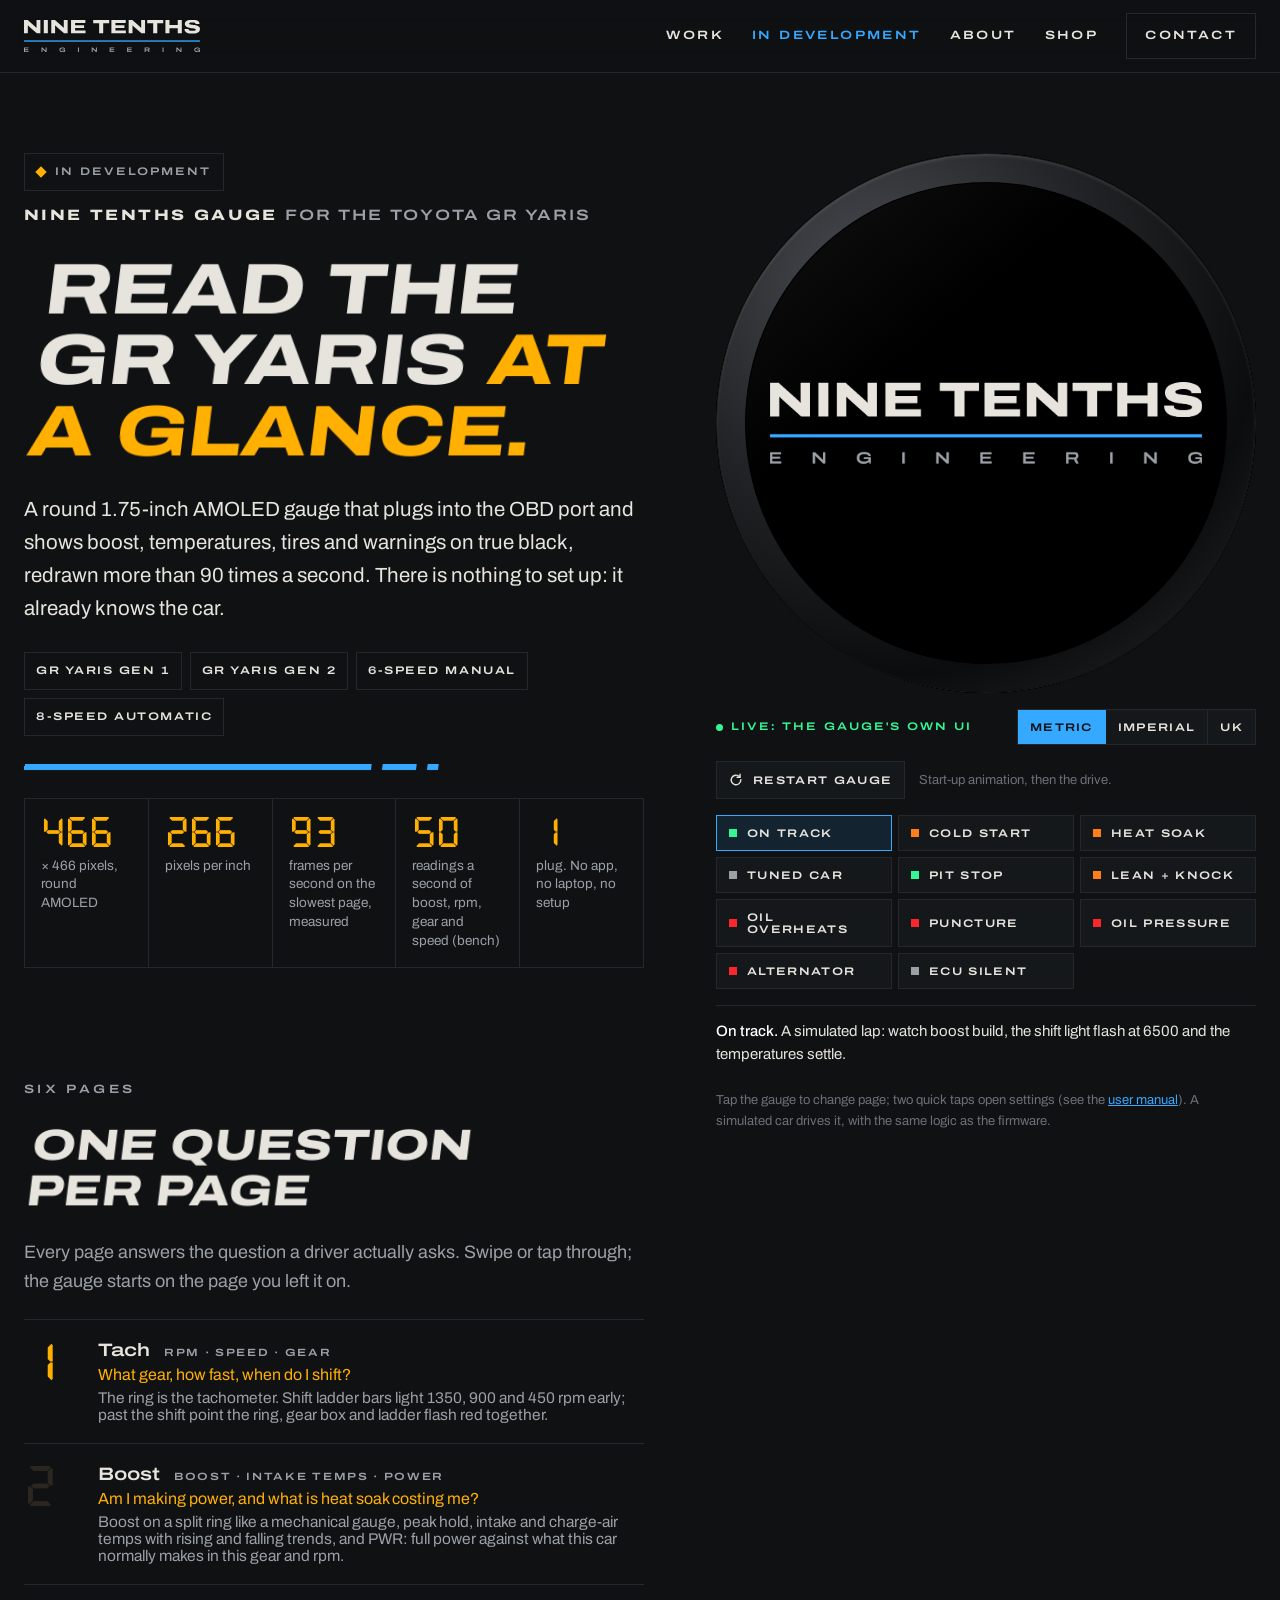
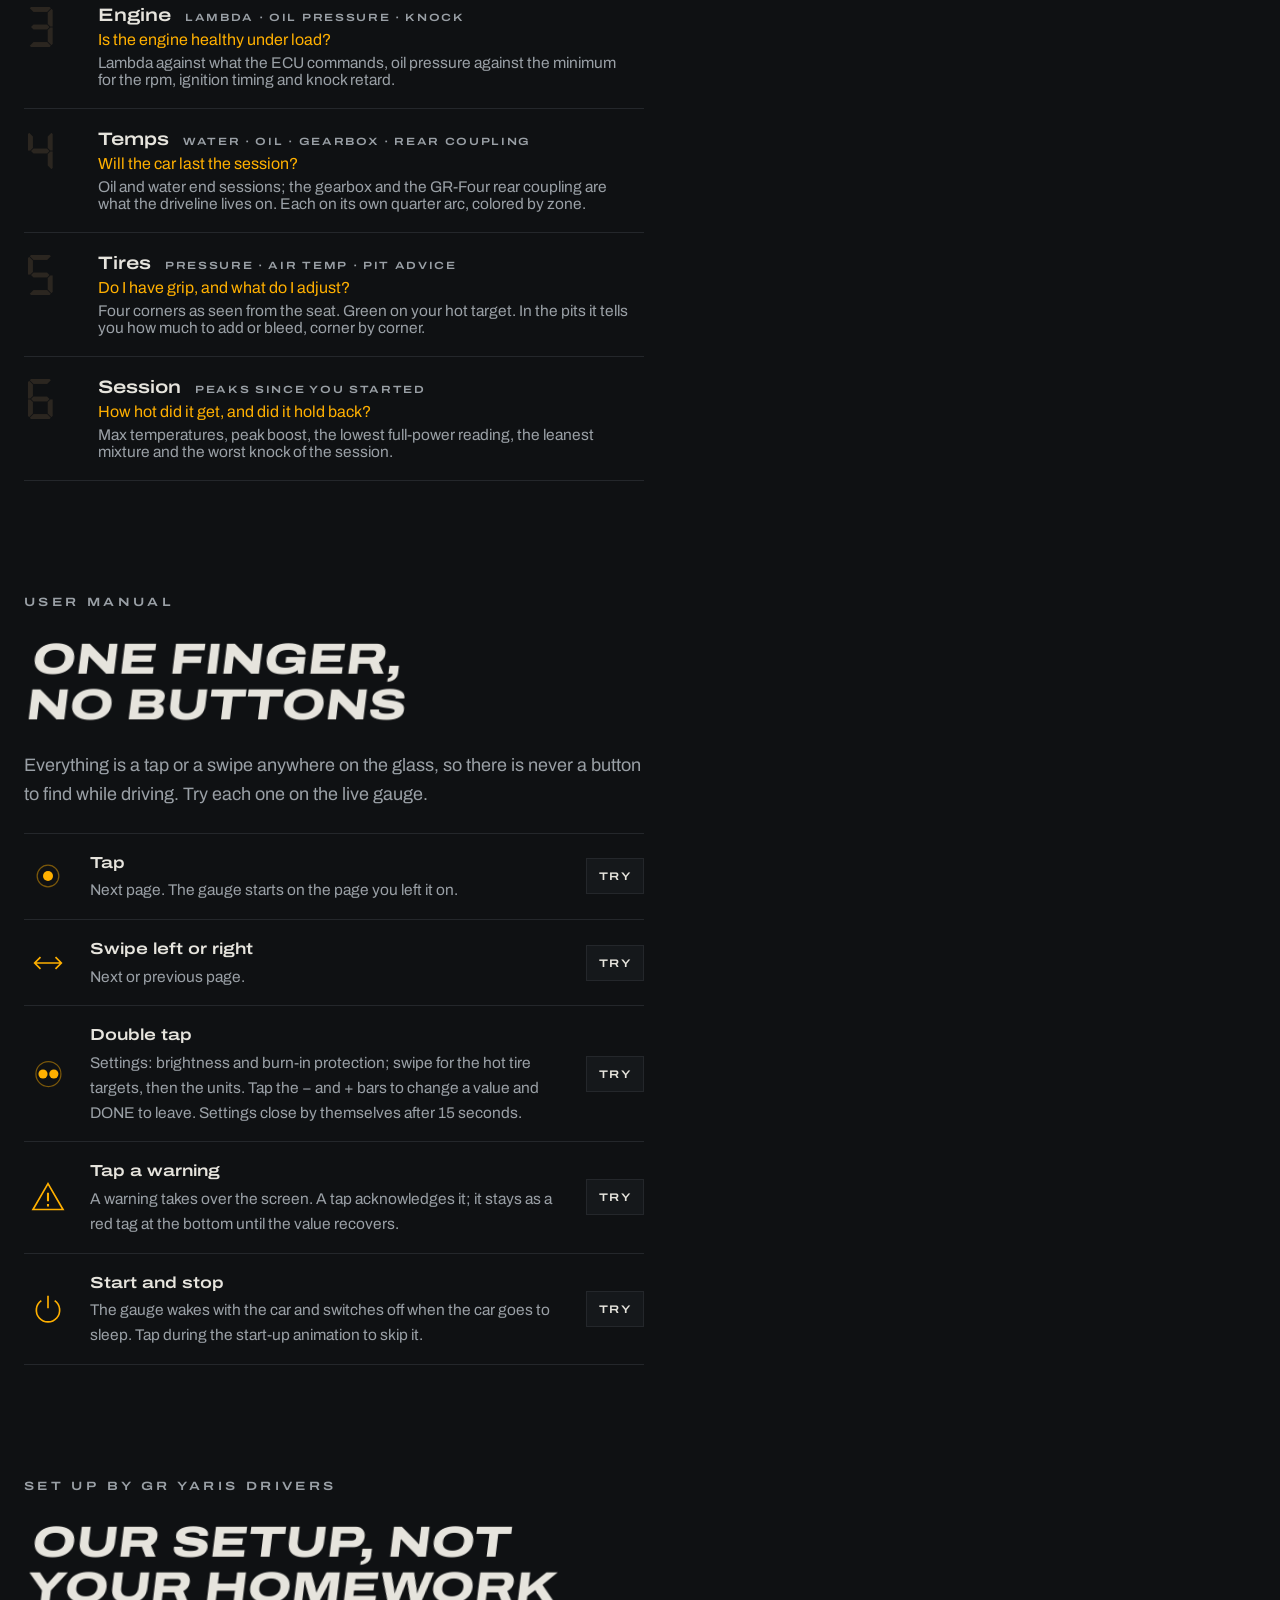
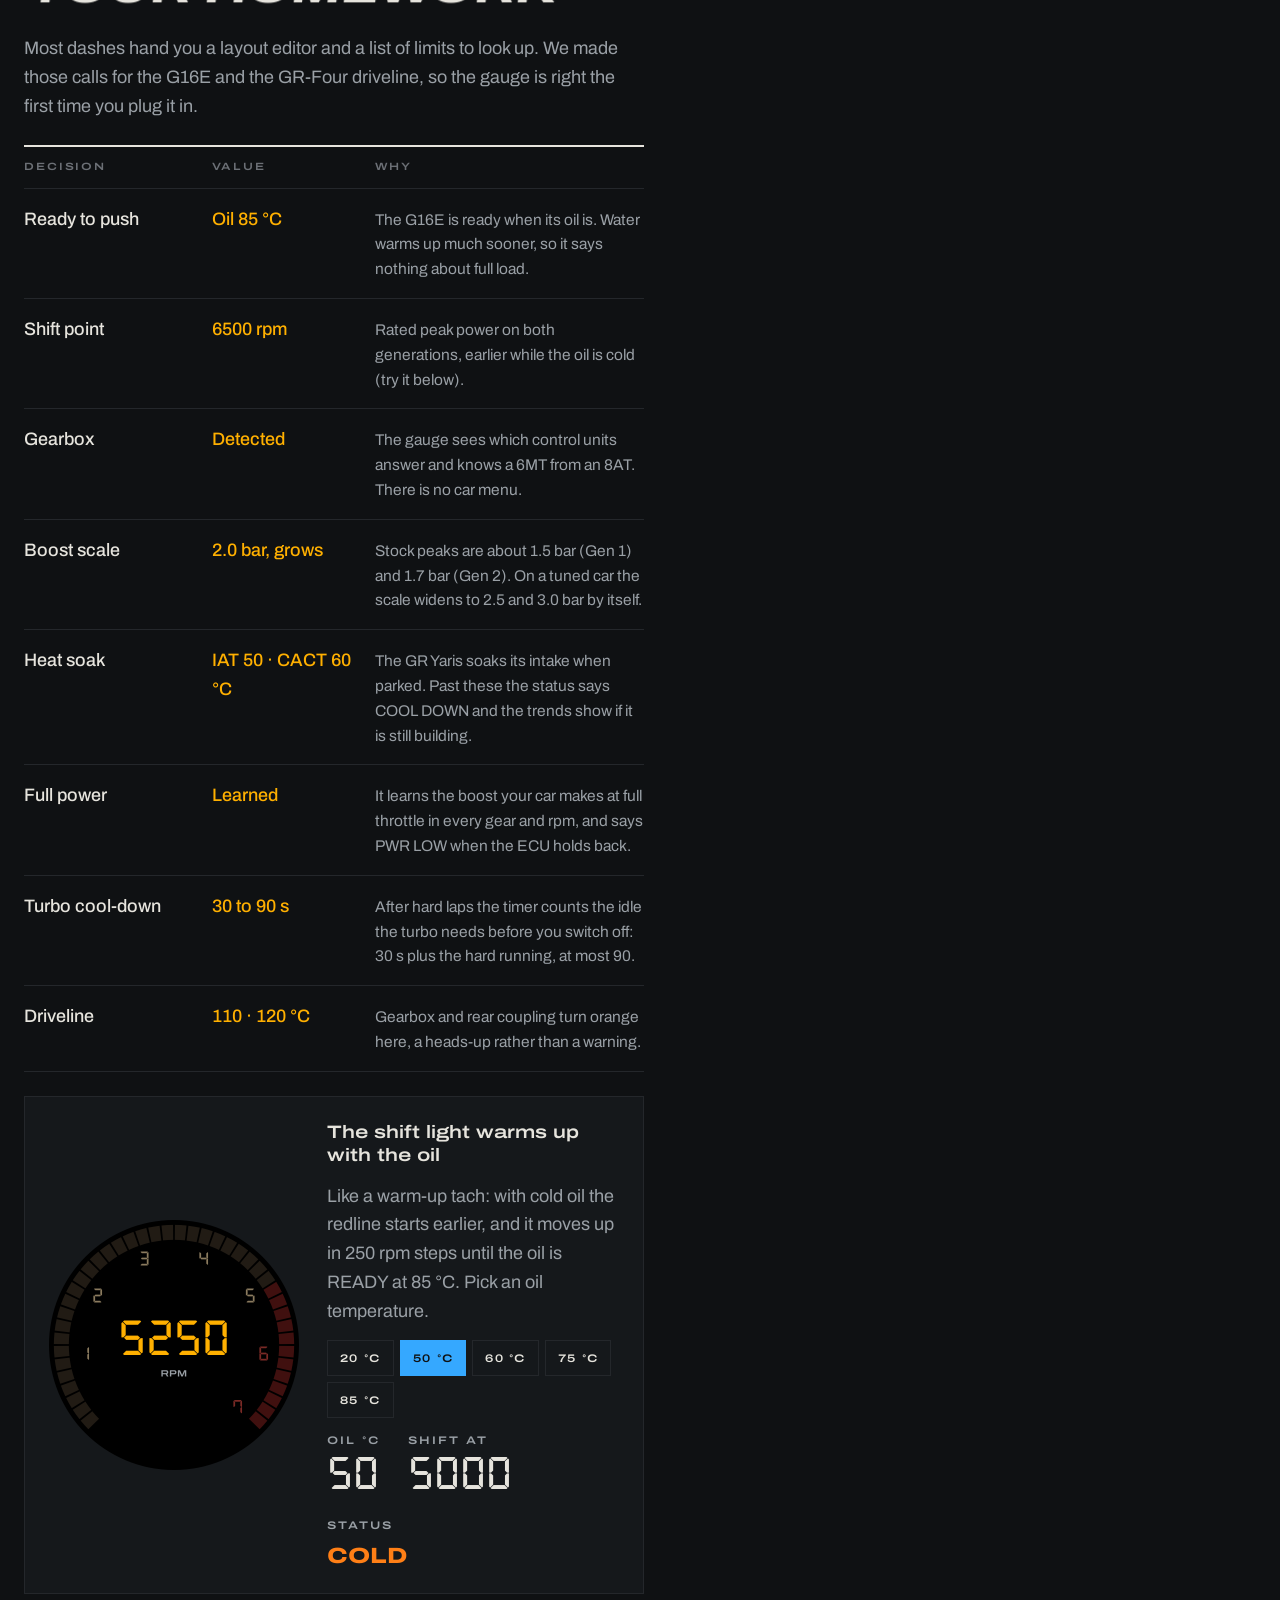
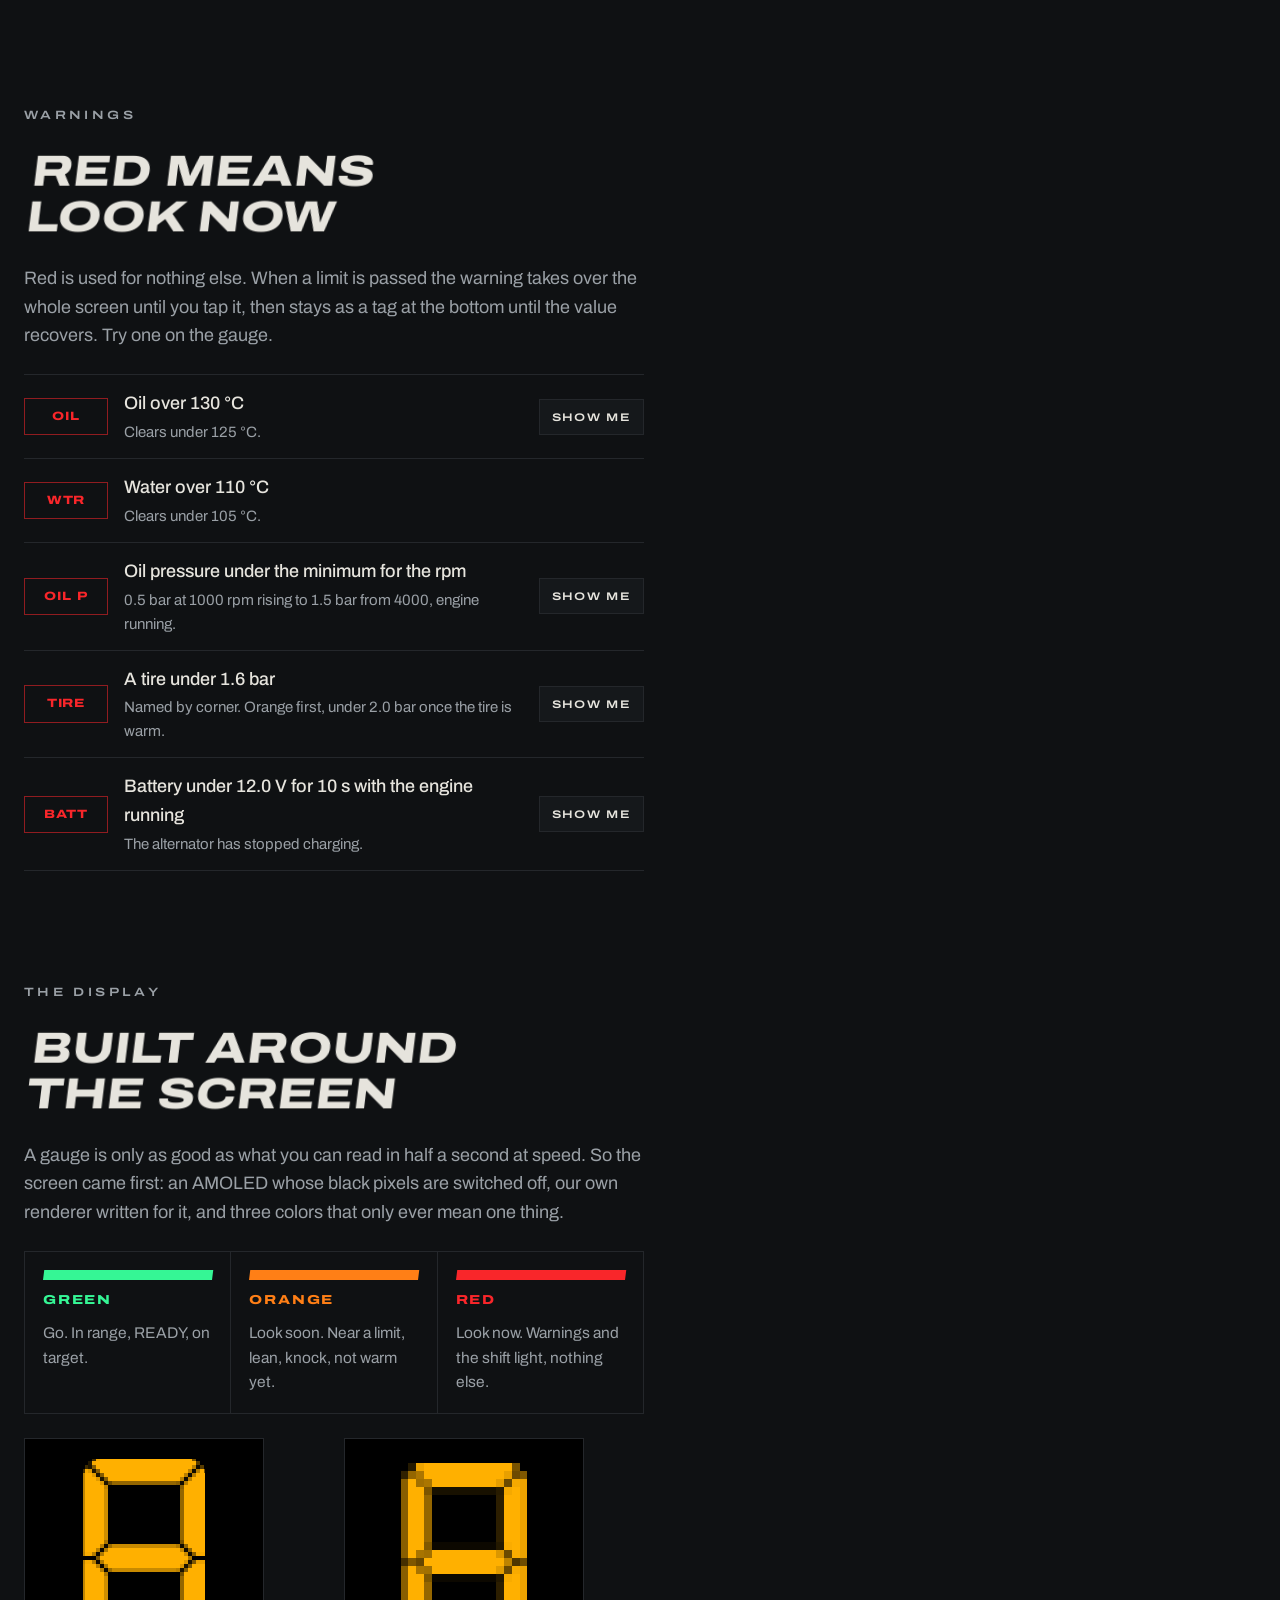
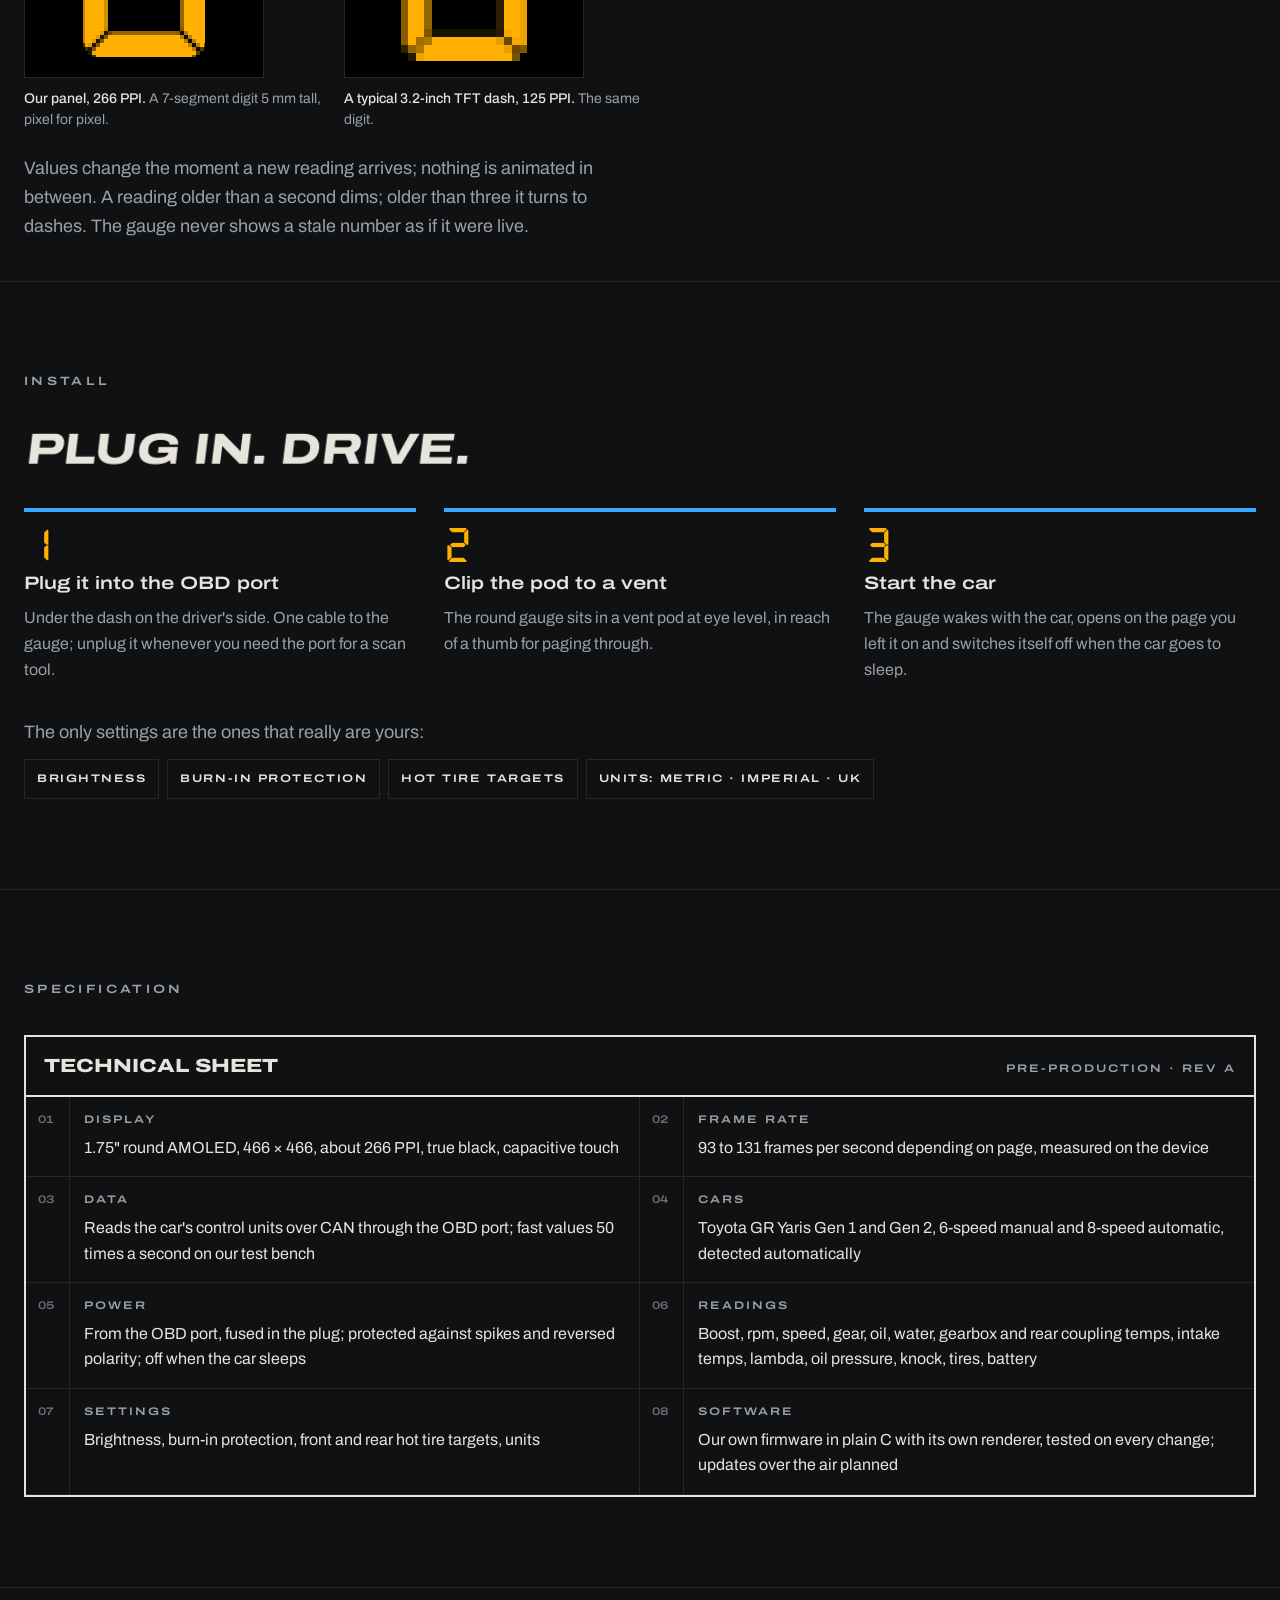
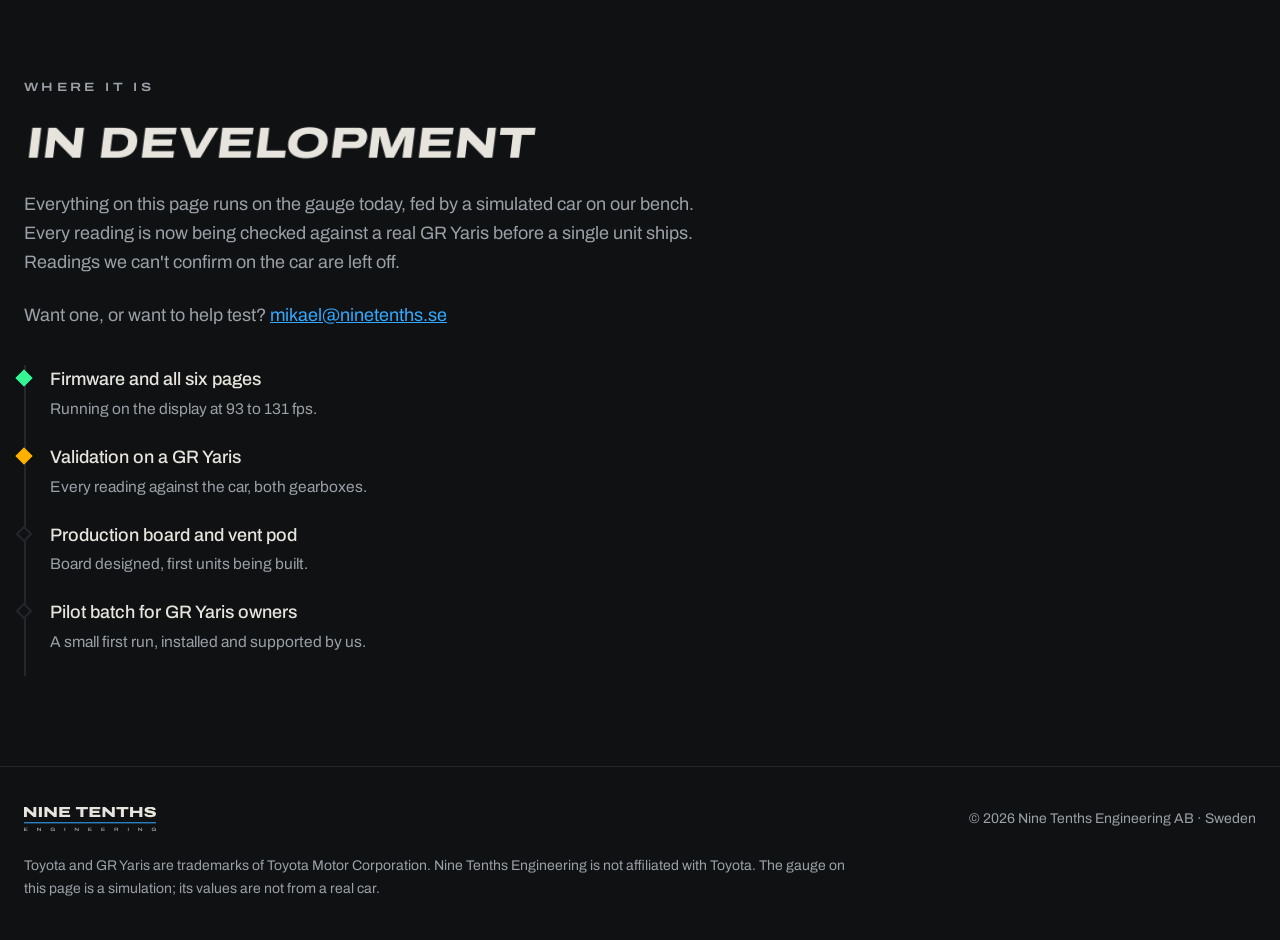
==== commit 8cfb866d: "Mobile menu; Nine Tenths Gauge: user manual, restart, warm-up dial - Menu button and panel on narrow" ====
--- a/in-development/index.html
+++ b/in-development/index.html
@@ -3,21 +3,22 @@
 <head>
 <meta charset="utf-8">
 <meta name="viewport" content="width=device-width, initial-scale=1">
-<title>In development: the GR Yaris gauge · Nine Tenths Engineering</title>
-<meta name="description" content="A round AMOLED gauge for the Toyota GR Yaris, in development at Nine Tenths Engineering. Plugs into the OBD port and shows boost, temperatures, tires and warnings at a glance.">
+<title>Nine Tenths Gauge for the GR Yaris · In development · Nine Tenths Engineering</title>
+<meta name="description" content="Nine Tenths Gauge: a round AMOLED gauge for the Toyota GR Yaris, in development at Nine Tenths Engineering. Plugs into the OBD port and shows boost, temperatures, tires and warnings at a glance.">
 <meta name="theme-color" content="#0F1113">
 <link rel="icon" href="../favicon.ico" sizes="any">
 <link rel="icon" href="../favicon.svg" type="image/svg+xml">
 <link rel="apple-touch-icon" href="../apple-touch-icon.png">
 <meta property="og:type" content="website">
-<meta property="og:title" content="In development: the GR Yaris gauge">
+<meta property="og:title" content="Nine Tenths Gauge for the GR Yaris">
 <meta property="og:description" content="A round AMOLED gauge for the Toyota GR Yaris. Plug it in, it already knows the car.">
 <meta property="og:image" content="https://ninetenths.se/assets/img/og.png">
 <meta property="og:url" content="https://ninetenths.se/in-development/">
 <meta name="twitter:card" content="summary_large_image">
 <link rel="preload" href="../assets/fonts/archivo-expanded-800.woff2" as="font" type="font/woff2" crossorigin>
-<link rel="stylesheet" href="../assets/styles.css">
-<link rel="stylesheet" href="../assets/in-development.css">
+<link rel="stylesheet" href="../assets/styles.css?v=2">
+<link rel="stylesheet" href="../assets/in-development.css?v=2">
+<script>document.documentElement.classList.add("js")</script>
 </head>
 <body class="dev">
 
@@ -30,15 +31,23 @@
       <a href="../#about" class="nav-more">About</a>
       <a href="https://trackdayshop.se" rel="noopener">Shop</a>
       <a href="../#contact" class="top__cta">Contact</a>
+      <button class="top__menu" type="button" aria-expanded="false" aria-controls="menu">Menu</button>
     </nav>
   </div>
+  <nav class="menu" id="menu" aria-label="Menu" hidden>
+    <a href="../#work">Work</a>
+    <a href="./" aria-current="page">In development</a>
+    <a href="../#about">About</a>
+    <a href="https://trackdayshop.se" rel="noopener">Shop <span aria-hidden="true">↗</span></a>
+    <a href="../#contact">Contact</a>
+  </nav>
 </header>
 
 <main>
   <div class="wrap split">
     <aside class="rig" aria-label="Live gauge">
       <div class="rig__inner">
-        <div class="gauge-frame"><iframe id="gauge" src="gauge.html" title="The gauge, running on a simulated GR Yaris"></iframe></div>
+        <div class="gauge-frame"><iframe id="gauge" src="gauge.html" title="Nine Tenths Gauge, running on a simulated GR Yaris"></iframe></div>
         <div class="rig__bar">
           <span class="live small-caps">Live: the gauge's own UI</span>
           <div class="units" role="group" aria-label="Units">
@@ -47,6 +56,7 @@
             <button id="u-uk" type="button" data-units="UK" aria-pressed="false">UK</button>
           </div>
         </div>
+        <div class="rig__restart"><button id="restart" type="button"><svg viewBox="0 0 16 16" width="14" height="14" aria-hidden="true"><path d="M13.5 8a5.5 5.5 0 1 1-1.6-3.9" fill="none" stroke="currentColor" stroke-width="1.6" stroke-linecap="square"/><path d="M12.6 1.6v3.2H9.4" fill="none" stroke="currentColor" stroke-width="1.6" stroke-linecap="square"/></svg>Restart gauge</button><span class="hint">Start-up animation, then the drive.</span></div>
         <div class="chips" role="group" aria-label="Drive the simulated car">
           <button id="run-drive" type="button" data-run="drive" data-page="1" data-tone="go" aria-pressed="true"><i></i>On track</button>
           <button id="run-cold" type="button" data-run="cold" data-page="0" data-tone="caution" aria-pressed="false"><i></i>Cold start</button>
@@ -61,13 +71,13 @@
           <button id="run-mute" type="button" data-run="mute" data-page="3" aria-pressed="false"><i></i>ECU silent</button>
         </div>
         <p class="note" id="note" aria-live="polite"></p>
-        <p class="hint">Tap the gauge to change page; two quick taps open settings. A simulated car drives it, with the same logic as the firmware.</p>
+        <p class="hint">Tap the gauge to change page; two quick taps open settings (see the <a href="#manual">user manual</a>). A simulated car drives it, with the same logic as the firmware.</p>
       </div>
     </aside>
 
     <div class="copy">
       <section class="hero-dev" data-page="0">
-        <span class="status-pill small-caps">In development</span>
+        <div class="namebar"><span class="status-pill small-caps">In development</span><p class="product">Nine Tenths Gauge <span>for the Toyota GR Yaris</span></p></div>
         <h1 class="lean">Read the GR Yaris <em>at a glance.</em></h1>
         <p class="lede">A round 1.75-inch AMOLED gauge that plugs into the OBD port and shows boost, temperatures, tires and warnings on true black, redrawn more than 90 times a second. There is nothing to set up: it already knows the car.</p>
         <div class="fitment" aria-label="Fits">
@@ -94,6 +104,39 @@
           <button id="p3" type="button" data-page="3" aria-pressed="false"><span class="pn seg">4</span><span class="h">Temps <small>water · oil · gearbox · rear coupling</small></span><span class="q">Will the car last the session?</span><span class="d">Oil and water end sessions; the gearbox and the GR-Four rear coupling are what the driveline lives on. Each on its own quarter arc, colored by zone.</span></button>
           <button id="p4" type="button" data-page="4" aria-pressed="false"><span class="pn seg">5</span><span class="h">Tires <small>pressure · air temp · pit advice</small></span><span class="q">Do I have grip, and what do I adjust?</span><span class="d">Four corners as seen from the seat. Green on your hot target. In the pits it tells you how much to add or bleed, corner by corner.</span></button>
           <button id="p5" type="button" data-page="5" aria-pressed="false"><span class="pn seg">6</span><span class="h">Session <small>peaks since you started</small></span><span class="q">How hot did it get, and did it hold back?</span><span class="d">Max temperatures, peak boost, the lowest full-power reading, the leanest mixture and the worst knock of the session.</span></button>
+        </div>
+      </section>
+
+      <section id="manual" data-page="0">
+        <p class="label">User manual</p>
+        <h2 class="lean">One finger, no buttons</h2>
+        <p class="muted">Everything is a tap or a swipe anywhere on the glass, so there is never a button to find while driving. Try each one on the live gauge.</p>
+        <div class="manual">
+          <div class="m-row">
+            <svg class="m-ico" viewBox="0 0 48 48" aria-hidden="true"><circle cx="24" cy="24" r="6" fill="currentColor"/><circle cx="24" cy="24" r="13" fill="none" stroke="currentColor" stroke-width="1.5" opacity=".45"/></svg>
+            <div class="m-t"><b>Tap</b><span>Next page. The gauge starts on the page you left it on.</span></div>
+            <button id="try-tap" type="button" data-nav="next">Try</button>
+          </div>
+          <div class="m-row">
+            <svg class="m-ico" viewBox="0 0 48 48" aria-hidden="true"><path d="M8 24h32M15 17l-7 7 7 7M33 17l7 7-7 7" fill="none" stroke="currentColor" stroke-width="2"/></svg>
+            <div class="m-t"><b>Swipe left or right</b><span>Next or previous page.</span></div>
+            <button id="try-swipe" type="button" data-nav="prev">Try</button>
+          </div>
+          <div class="m-row">
+            <svg class="m-ico" viewBox="0 0 48 48" aria-hidden="true"><circle cx="18" cy="24" r="5.5" fill="currentColor"/><circle cx="31" cy="24" r="5.5" fill="currentColor"/><circle cx="24.5" cy="24" r="15" fill="none" stroke="currentColor" stroke-width="1.5" opacity=".45"/></svg>
+            <div class="m-t"><b>Double tap</b><span>Settings: brightness and burn-in protection; swipe for the hot tire targets, then the units. Tap the − and + bars to change a value and DONE to leave. Settings close by themselves after 15 seconds.</span></div>
+            <button id="try-double" type="button" data-nav="settings">Try</button>
+          </div>
+          <div class="m-row">
+            <svg class="m-ico" viewBox="0 0 48 48" aria-hidden="true"><path d="M24 8 42 39H6Z" fill="none" stroke="currentColor" stroke-width="2"/><path d="M24 19v10M24 32.5v3" stroke="currentColor" stroke-width="2.5"/></svg>
+            <div class="m-t"><b>Tap a warning</b><span>A warning takes over the screen. A tap acknowledges it; it stays as a red tag at the bottom until the value recovers.</span></div>
+            <button id="try-warn" type="button" data-run="oiltemp" data-page="3">Try</button>
+          </div>
+          <div class="m-row">
+            <svg class="m-ico" viewBox="0 0 48 48" aria-hidden="true"><path d="M16 14a14 14 0 1 0 16 0" fill="none" stroke="currentColor" stroke-width="2"/><path d="M24 8v15" stroke="currentColor" stroke-width="2"/></svg>
+            <div class="m-t"><b>Start and stop</b><span>The gauge wakes with the car and switches off when the car goes to sleep. Tap during the start-up animation to skip it.</span></div>
+            <button id="try-restart" type="button" data-restart="1">Try</button>
+          </div>
         </div>
       </section>
 
@@ -114,15 +157,20 @@
         </div>
 
         <div class="warmup" aria-labelledby="warm-h">
-          <canvas id="dial" width="500" height="500" role="img" aria-label="Tach with the shift point for the chosen oil temperature"></canvas>
+          <canvas id="dial" width="500" height="500" role="img" aria-label="Tach sweeping up to the shift point for the chosen oil temperature"></canvas>
           <div class="ctl">
             <h3 id="warm-h">The shift light warms up with the oil</h3>
-            <p class="muted">Like a warm-up tach: cold oil means an earlier shift, rising in 250 rpm steps until READY.</p>
-            <label class="small-caps" for="oil">Oil temperature</label>
-            <input id="oil" type="range" min="20" max="100" step="1" value="45">
+            <p class="muted">Like a warm-up tach: with cold oil the redline starts earlier, and it moves up in 250 rpm steps until the oil is READY at 85 °C. Pick an oil temperature.</p>
+            <div class="temps" role="group" aria-label="Oil temperature">
+              <button id="oil-20" type="button" data-oil="20" aria-pressed="false">20 °C</button>
+              <button id="oil-50" type="button" data-oil="50" aria-pressed="true">50 °C</button>
+              <button id="oil-60" type="button" data-oil="60" aria-pressed="false">60 °C</button>
+              <button id="oil-75" type="button" data-oil="75" aria-pressed="false">75 °C</button>
+              <button id="oil-85" type="button" data-oil="85" aria-pressed="false">85 °C</button>
+            </div>
             <div class="readouts">
-              <div><span class="small-caps">Oil °C</span><span class="seg" id="oil-v" style="color: var(--offwhite)">45</span></div>
-              <div><span class="small-caps">Shift at</span><span class="seg" id="rpm-v" style="color: var(--warn)">4750</span></div>
+              <div><span class="small-caps">Oil °C</span><span class="seg" id="oil-v" style="color: var(--offwhite)">50</span></div>
+              <div><span class="small-caps">Shift at</span><span class="seg" id="rpm-v" style="color: var(--offwhite)">5000</span></div>
               <div><span class="small-caps">Status</span><span class="state" id="st-v" style="color: var(--caution)">COLD</span></div>
             </div>
           </div>
@@ -219,6 +267,7 @@
   </div>
 </footer>
 
-<script src="../assets/in-development.js"></script>
+<script src="../assets/in-development.js?v=2"></script>
+<script src="../assets/site.js?v=2"></script>
 </body>
 </html>
--- a/assets/styles.css
+++ b/assets/styles.css
@@ -33,9 +33,9 @@
 .top__inner { display: flex; align-items: center; justify-content: space-between; height: 72px; }
 .top__logo { flex: none; }
 .top__logo img { width: 176px; }
-.top nav { display: flex; align-items: center; gap: 28px; }
-.top nav a { white-space: nowrap; font-family: var(--display); font-weight: 600; font-size: 12px; letter-spacing: 0.2em; text-transform: uppercase; color: var(--offwhite); text-decoration: none; }
-.top nav a:hover { color: var(--blue); }
+.top__inner > nav { display: flex; align-items: center; gap: 28px; }
+.top__inner > nav a { white-space: nowrap; font-family: var(--display); font-weight: 600; font-size: 12px; letter-spacing: 0.2em; text-transform: uppercase; color: var(--offwhite); text-decoration: none; }
+.top__inner > nav a:hover { color: var(--blue); }
 .top .top__cta { padding: 12px 18px; border: 1px solid var(--edge); }
 .top .top__cta:hover { border-color: var(--blue); }
 
@@ -86,9 +86,19 @@
 .foot img { width: 132px; }
 .foot p { margin: 0; font-size: 14px; color: var(--steel); }
 
+.top .top__menu { display: none; align-items: center; min-height: 44px; padding: 0 16px; border: 1px solid var(--edge); background: transparent; font-family: var(--display); font-weight: 600; font-size: 12px; letter-spacing: 0.2em; text-transform: uppercase; color: var(--offwhite); cursor: pointer; }
+.top .top__menu:hover, .top .top__menu[aria-expanded="true"] { border-color: var(--blue); }
+.top .top__menu:focus-visible { outline: 2px solid var(--blue); outline-offset: 2px; }
+.menu { border-top: 1px solid var(--edge); }
+.menu[hidden] { display: none; }
+.menu a { display: block; padding: 18px 24px; border-bottom: 1px solid var(--edge); font-family: var(--display); font-weight: 600; font-size: 14px; letter-spacing: 0.2em; text-transform: uppercase; color: var(--offwhite); text-decoration: none; }
+.menu a:last-child { border-bottom: 0; }
+.menu a:hover, .menu a[aria-current="page"] { color: var(--blue); }
 @media (max-width: 980px) {
-  .top nav { gap: 22px; }
-  .top nav .nav-more { display: none; }
+  .top__inner > nav { gap: 22px; }
+  .top__inner > nav .nav-more { display: none; }
+  .js .top__inner > nav a:not(.top__cta) { display: none; }
+  .js .top .top__menu { display: inline-flex; }
 }
 @media (max-width: 860px) {
   .cards { grid-template-columns: 1fr; }
@@ -98,8 +108,9 @@
   body { font-size: 17px; }
   .top__inner { height: 64px; }
   .top__logo img { width: 140px; }
-  .top nav { gap: 16px; }
-  .top nav a:not(.top__cta) { display: none; }
+  .top__inner > nav { gap: 16px; }
+  .top__inner > nav a:not(.top__cta) { display: none; }
+  .js .top .top__cta { display: none; }
   .card { padding: 32px 24px 40px; }
   .card__num { margin-bottom: 32px; }
 }
--- a/assets/in-development.css
+++ b/assets/in-development.css
@@ -21,17 +21,24 @@
 .seg { font-family: var(--seg); font-weight: 700; font-variant-numeric: tabular-nums; }
 .muted { color: var(--steel); max-width: 38em; }
 .small-caps { font-family: var(--display); font-weight: 600; font-size: 11px; letter-spacing: .18em; text-transform: uppercase; color: var(--steel); }
-.top nav a[aria-current="page"] { color: var(--blue); }
+.top__inner > nav a[aria-current="page"] { color: var(--blue); }
 
 /* ---- the split ---- */
-.split { display: grid; grid-template-columns: minmax(0, 1fr); gap: 48px; padding: 48px 0 24px; }
+.split { display: grid; grid-template-columns: minmax(0, 1fr); gap: 88px; padding-top: 40px; padding-bottom: 24px; }
 .copy { display: flex; flex-direction: column; gap: 112px; min-width: 0; }
 .rig { min-width: 0; }
 @media (min-width: 1080px) {
-  .split { grid-template-columns: minmax(0, 1fr) minmax(420px, 540px); gap: 72px; padding: 80px 0 40px; }
+  .split { grid-template-columns: minmax(0, 1fr) minmax(420px, 540px); gap: 72px; padding-top: 80px; padding-bottom: 40px; }
   .rig { order: 2; }
   .copy { order: 1; }
   .rig__inner { position: sticky; top: 104px; }
+}
+/* narrow: the headline first, then the gauge and its controls, then the rest */
+@media (max-width: 1079px) {
+  .copy { display: contents; }
+  .hero-dev { order: 1; }
+  .rig { order: 2; }
+  .copy > section:not(.hero-dev) { order: 3; }
 }
 .dev section { display: flex; flex-direction: column; gap: 24px; scroll-margin-top: 96px; }
 .dev h1, .dev h2 { margin: 0; font-family: var(--display); font-weight: 800; text-transform: uppercase; color: var(--offwhite); text-wrap: balance; }
@@ -43,13 +50,17 @@
 
 /* ---- hero ---- */
 .hero-dev { gap: 28px !important; }
-.status-pill { display: inline-flex; align-items: center; gap: 10px; align-self: flex-start; border: 1px solid var(--edge); padding: 9px 12px; }
+.namebar { display: flex; flex-wrap: wrap; align-items: center; gap: 12px 18px; }
+.status-pill { display: inline-flex; align-items: center; gap: 10px; border: 1px solid var(--edge); padding: 9px 12px; }
+.product { font-family: var(--display); font-weight: 800; font-size: 15px; letter-spacing: .16em; text-transform: uppercase; color: var(--offwhite); }
+.product span { font-weight: 600; color: var(--steel); letter-spacing: .12em; }
 .status-pill::before { content: ""; width: 8px; height: 8px; background: var(--amber); transform: rotate(45deg); }
 .fitment { display: flex; flex-wrap: wrap; gap: 8px; }
 .fitment span { font-family: var(--display); font-weight: 600; font-size: 11px; letter-spacing: .14em; text-transform: uppercase; color: var(--offwhite); border: 1px solid var(--edge); padding: 9px 11px; }
 .stripe { height: 6px; max-width: 560px; background: linear-gradient(90deg, var(--blue) 0 62%, transparent 62% 64%, var(--blue) 64% 70%, transparent 70% 72%, var(--blue) 72% 74%, transparent 74%); }
 .strip { display: grid; grid-template-columns: repeat(auto-fit, minmax(118px, 1fr)); border-top: 1px solid var(--edge); border-left: 1px solid var(--edge); }
 .strip div { display: flex; flex-direction: column; gap: 10px; padding: 18px 16px 16px; border-right: 1px solid var(--edge); border-bottom: 1px solid var(--edge); min-width: 0; }
+@media (max-width: 560px) { .strip { grid-template-columns: repeat(2, minmax(0, 1fr)); } .strip div:last-child:nth-child(odd) { grid-column: 1 / -1; } }
 .strip .seg { font-size: 30px; line-height: 1; color: var(--amber); }
 .strip small { font-size: 13.5px; line-height: 1.4; color: var(--steel); }
 
@@ -64,6 +75,7 @@
 .dev button { font-family: var(--display); font-weight: 600; font-size: 11px; letter-spacing: .12em; text-transform: uppercase; color: var(--offwhite); background: var(--graphite); border: 1px solid var(--edge); padding: 11px 12px; cursor: pointer; text-align: left; border-radius: 0; }
 .dev button:hover { border-color: #3C4046; }
 .dev button:focus-visible { outline: 2px solid var(--blue); outline-offset: 2px; }
+@media (pointer: coarse) { .dev main button { min-height: 44px; } }
 .dev button[aria-pressed="true"] { border-color: var(--blue); background: rgba(53, 168, 255, .12); }
 .units { display: inline-flex; border: 1px solid var(--edge); }
 .units button { border: 0; border-right: 1px solid var(--edge); }
@@ -75,6 +87,8 @@
 .chips [data-tone="go"] i { background: var(--go); }
 .chips [data-tone="caution"] i { background: var(--caution); }
 .chips [data-tone="warn"] i { background: var(--warn); }
+.rig__restart { display: flex; flex-wrap: wrap; align-items: center; gap: 8px 14px; }
+.dev .rig__restart button { display: inline-flex; align-items: center; gap: 10px; }
 .note { min-height: 4.6em; padding-top: 14px; border-top: 1px solid var(--edge); font-size: 15px; line-height: 1.5; color: var(--offwhite); }
 .note b { font-weight: 500; color: #fff; }
 .hint { font-size: 13px; color: var(--dim); }
@@ -114,8 +128,23 @@
 .readouts div { display: flex; flex-direction: column; gap: 8px; }
 .readouts .seg { font-size: 32px; line-height: 1; }
 .readouts .state { font-family: var(--display); font-weight: 800; font-size: 22px; line-height: 1.2; }
-.dev input[type=range] { width: 100%; accent-color: var(--blue); }
+.temps { display: flex; flex-wrap: wrap; gap: 6px; }
+.dev .temps button { min-width: 64px; text-align: center; font-variant-numeric: tabular-nums; }
+.dev .temps button[aria-pressed="true"] { background: var(--blue); border-color: var(--blue); color: var(--black); }
 @media (max-width: 640px) { .warmup { grid-template-columns: minmax(0, 1fr); } }
+
+/* ---- user manual ---- */
+.manual { display: flex; flex-direction: column; border-top: 1px solid var(--edge); }
+.m-row { display: grid; grid-template-columns: 48px minmax(0, 1fr) auto; gap: 18px; align-items: center; padding: 16px 0; border-bottom: 1px solid var(--edge); }
+.m-ico { width: 40px; height: 40px; color: var(--amber); justify-self: center; }
+.m-t { display: flex; flex-direction: column; gap: 3px; min-width: 0; }
+.m-t b { font-family: var(--display); font-weight: 600; font-size: 16px; color: var(--offwhite); }
+.m-t span { font-size: 15.5px; color: var(--steel); }
+@media (max-width: 520px) {
+  .m-row { grid-template-columns: 40px minmax(0, 1fr); gap: 10px 14px; }
+  .m-ico { width: 32px; height: 32px; }
+  .m-row button { grid-column: 2; justify-self: start; }
+}
 
 /* ---- warnings ---- */
 .warns { display: flex; flex-direction: column; border-top: 1px solid var(--edge); }
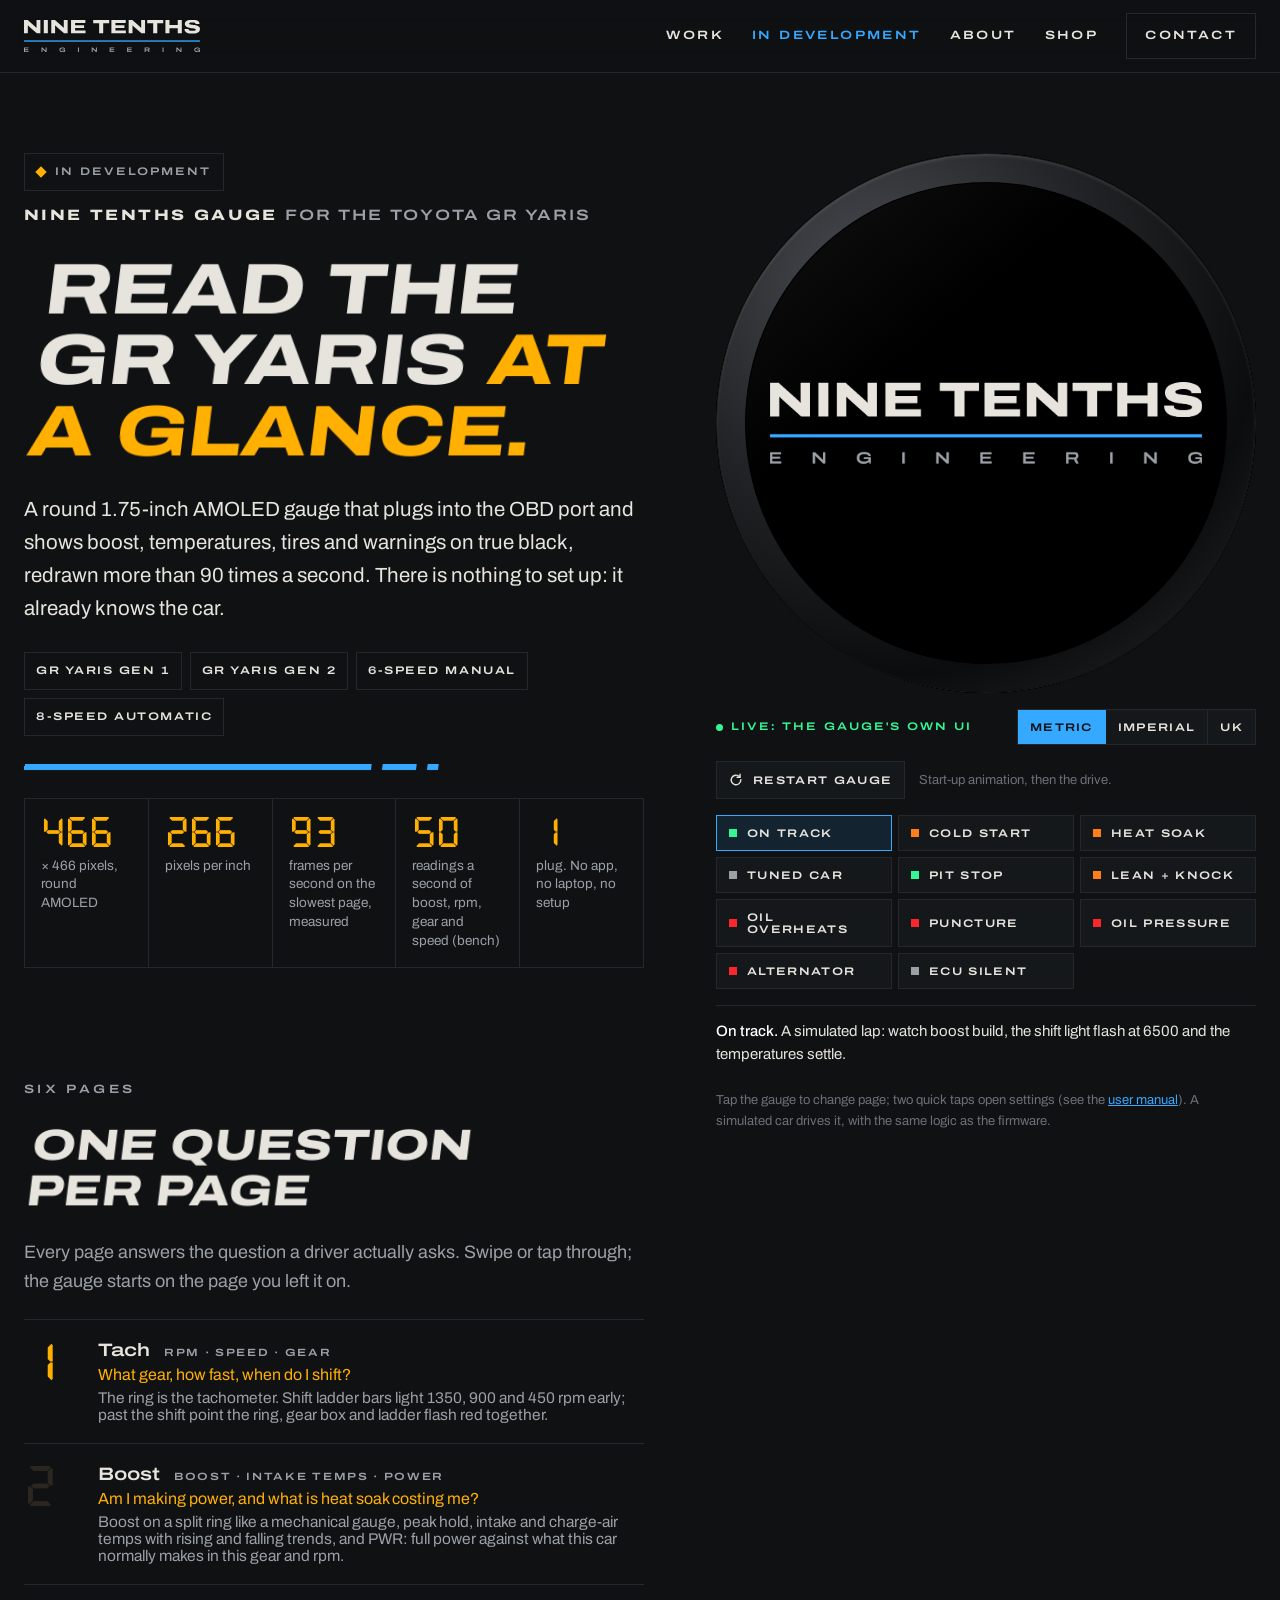
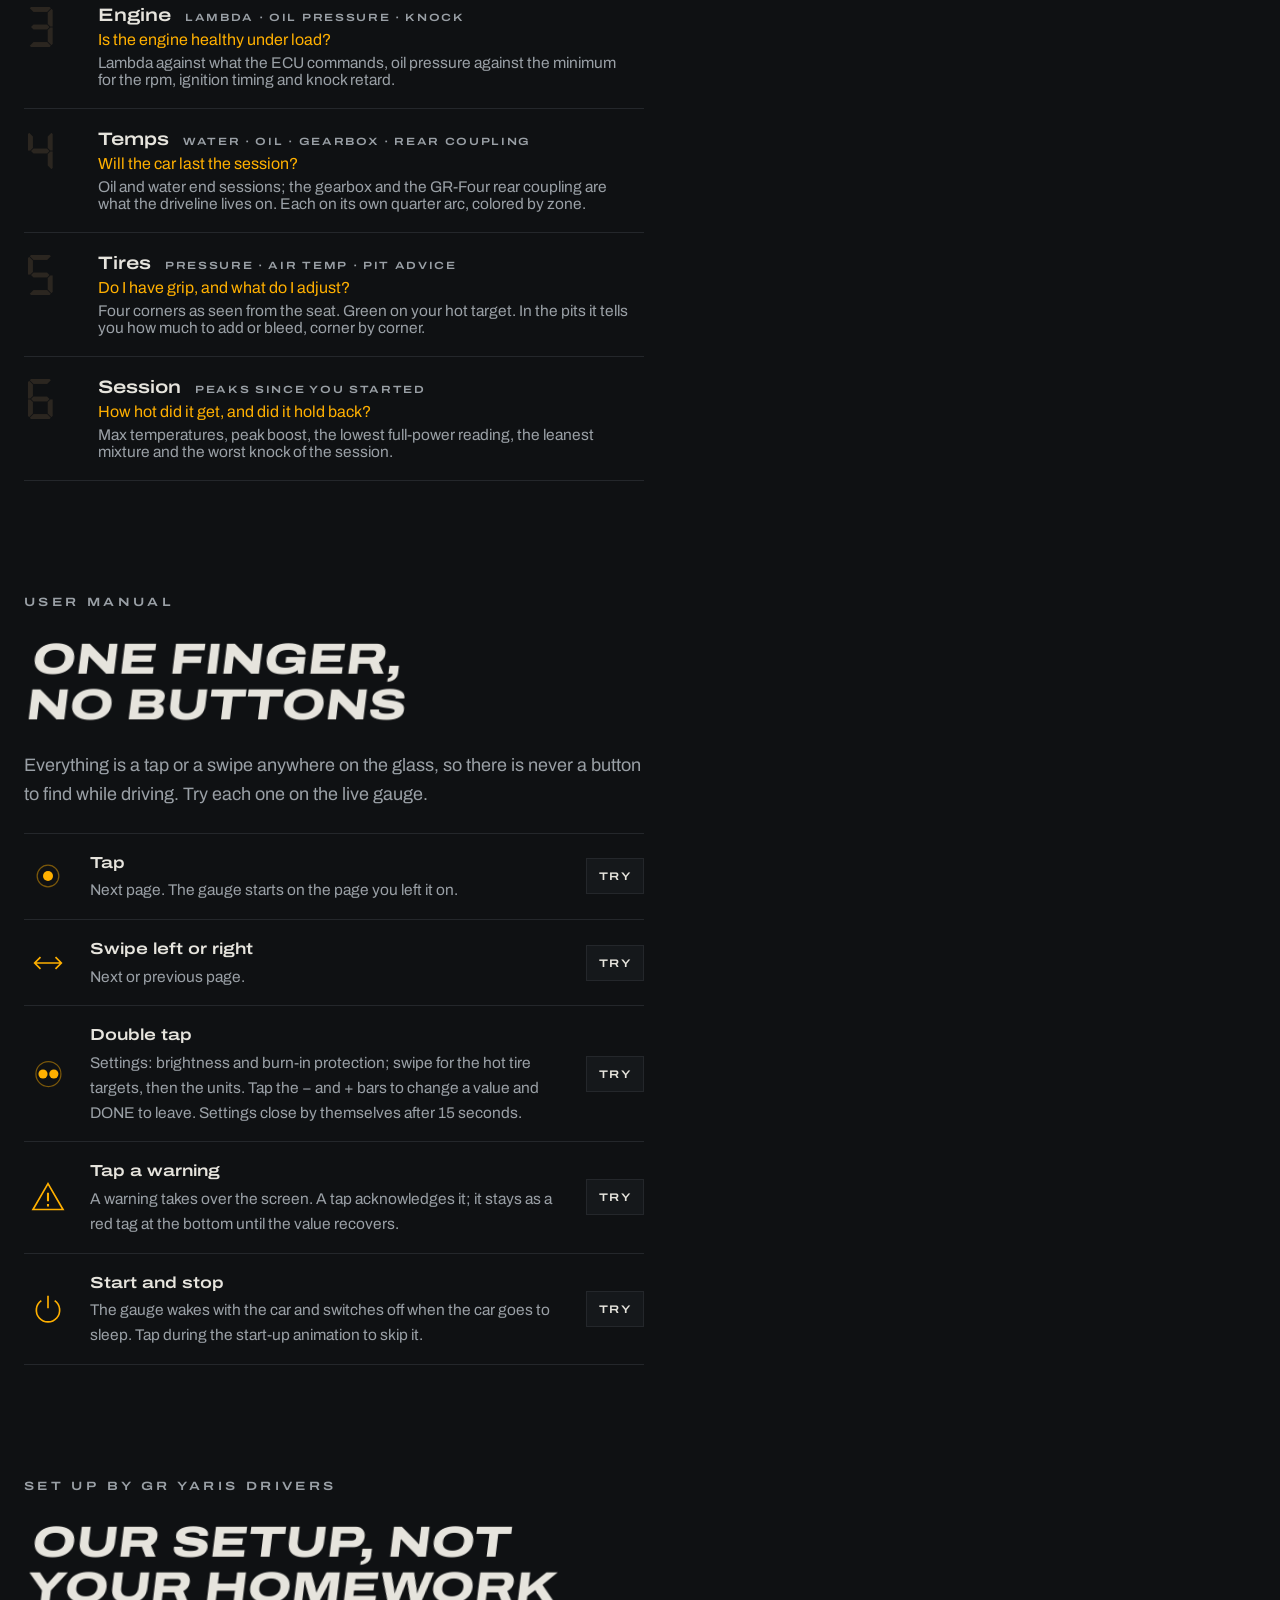
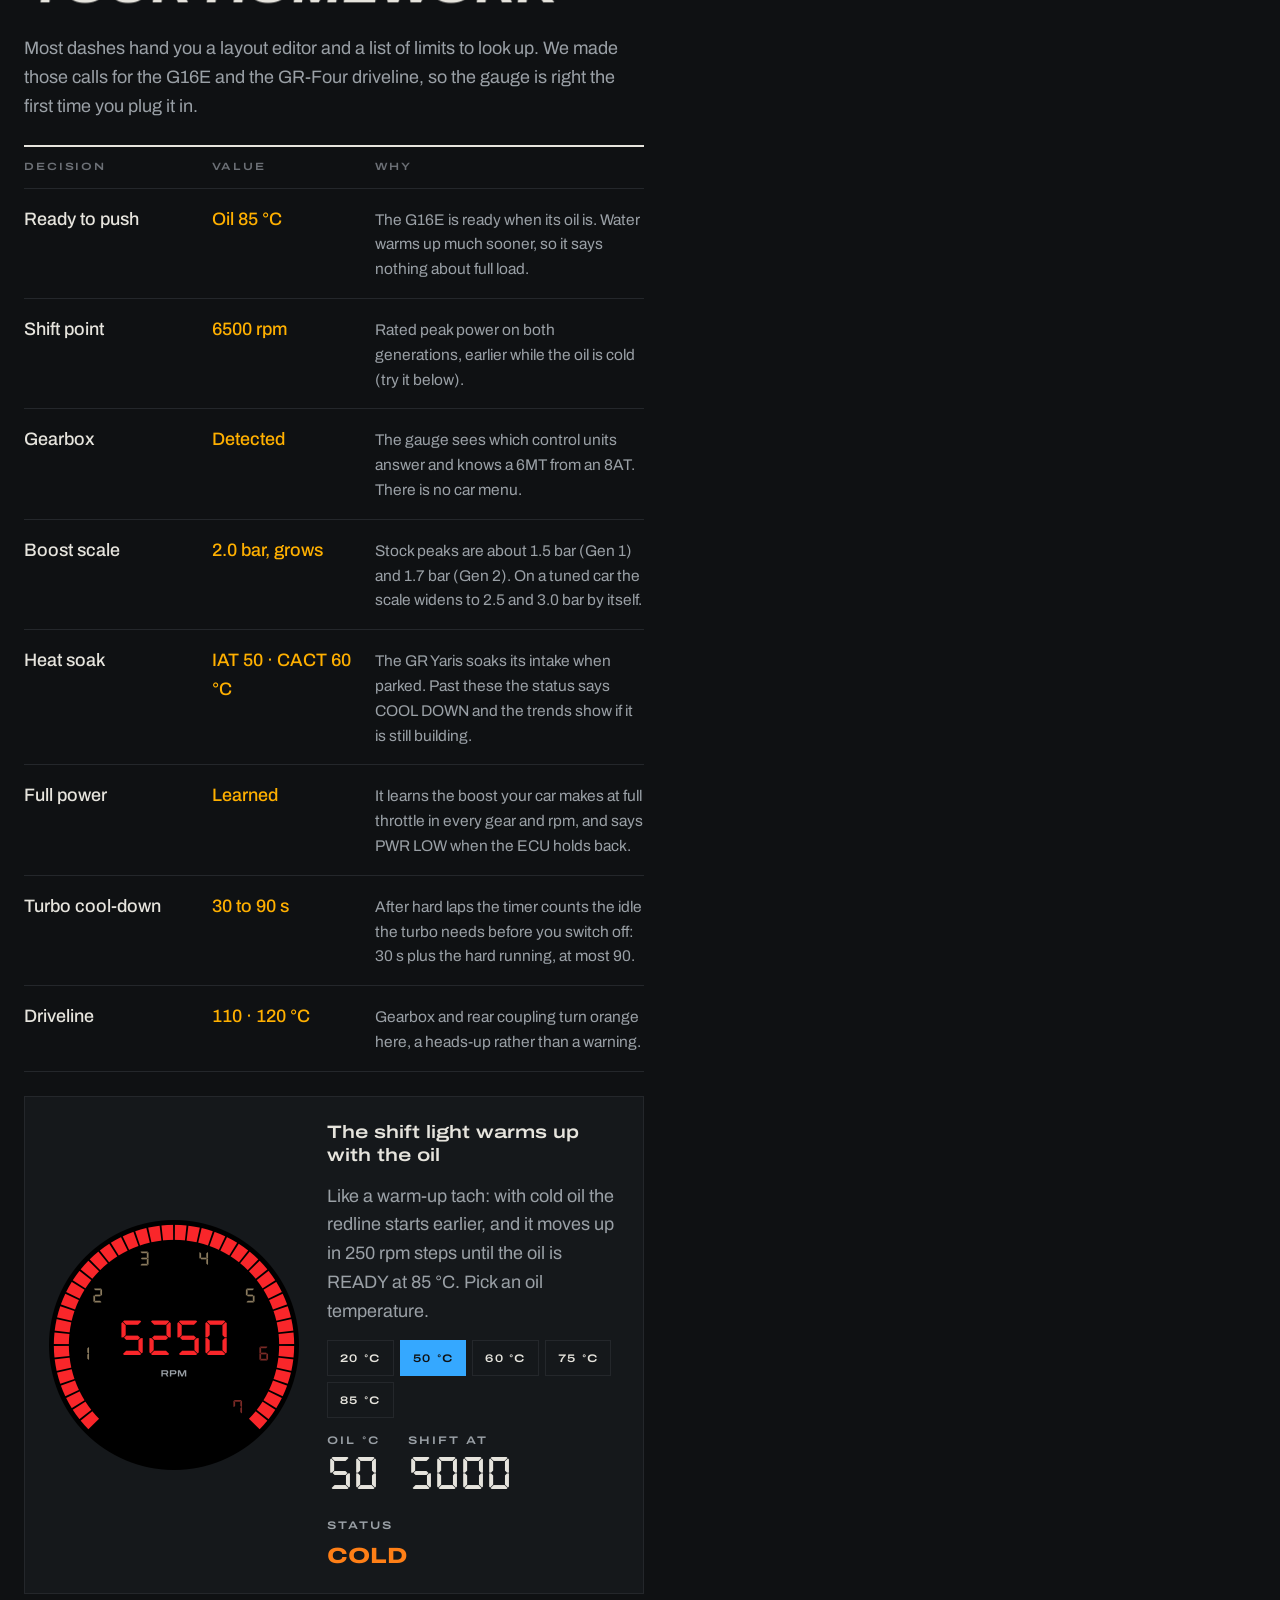
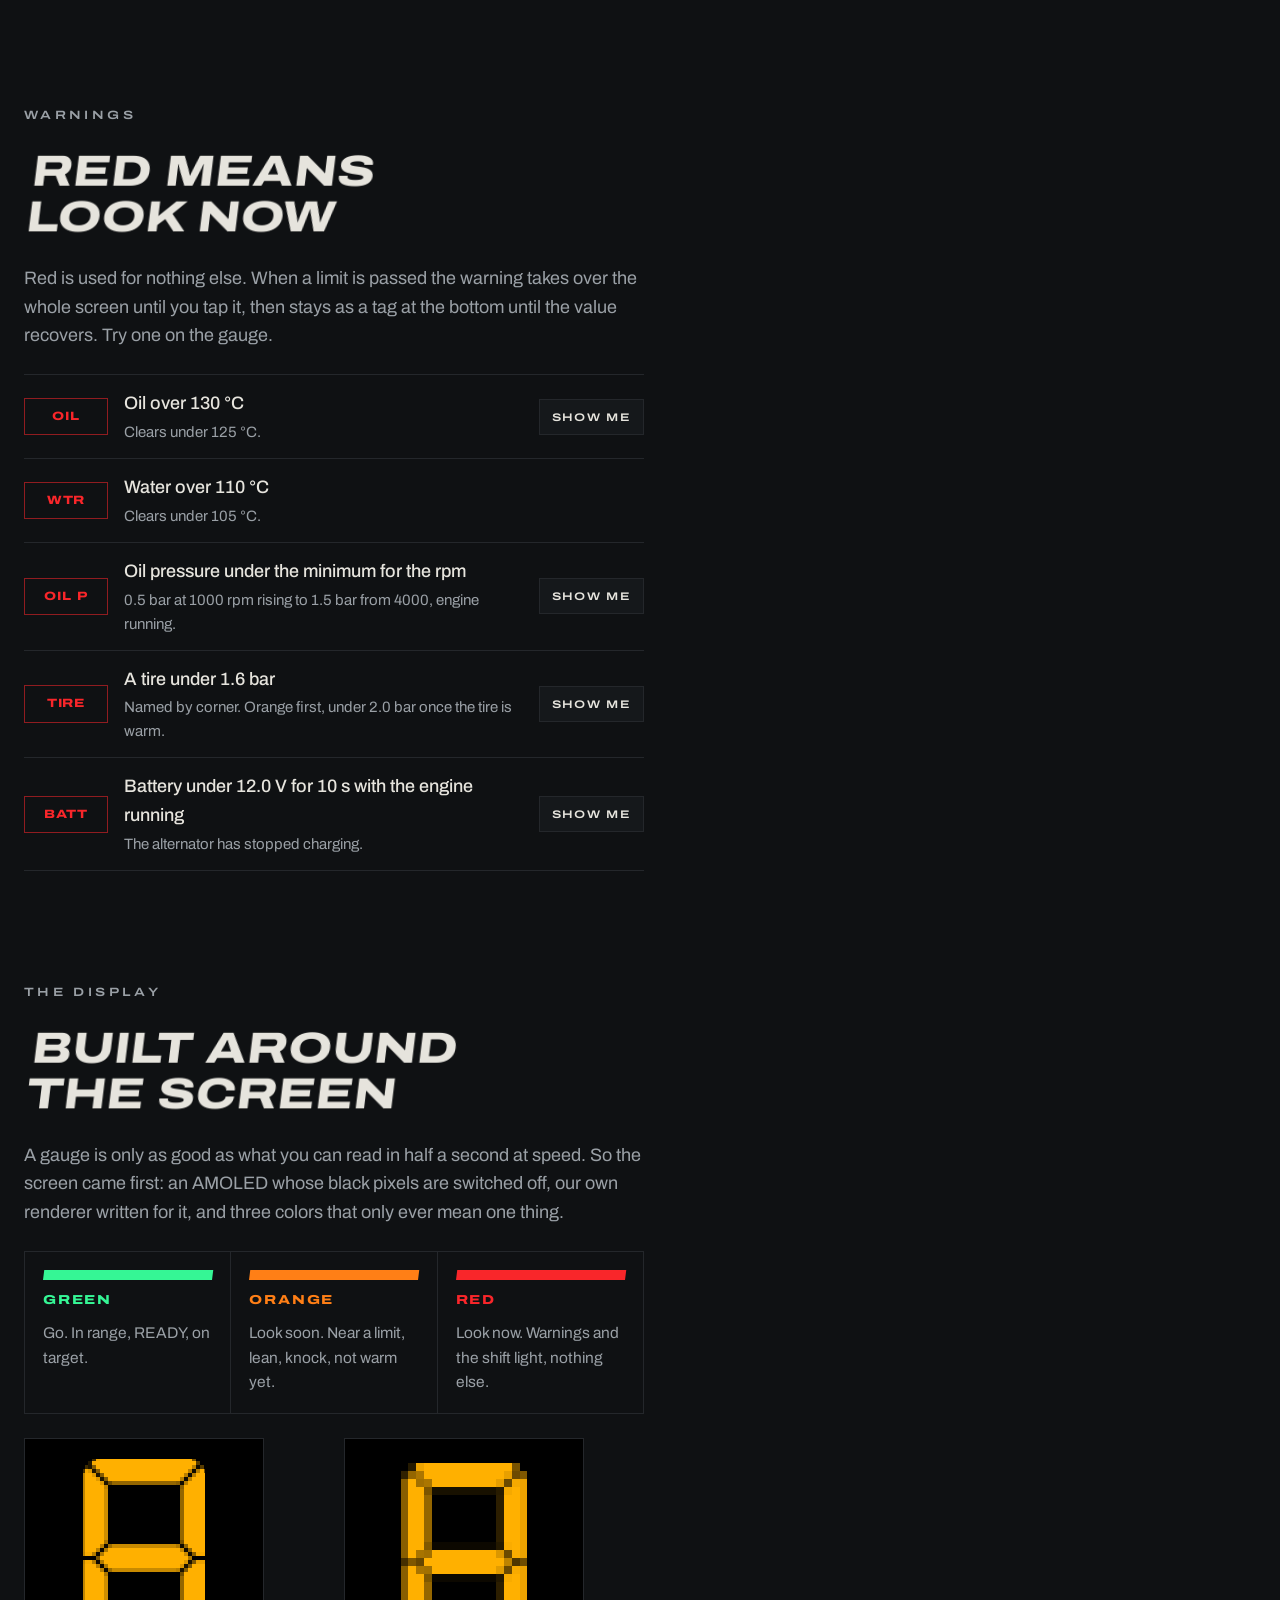
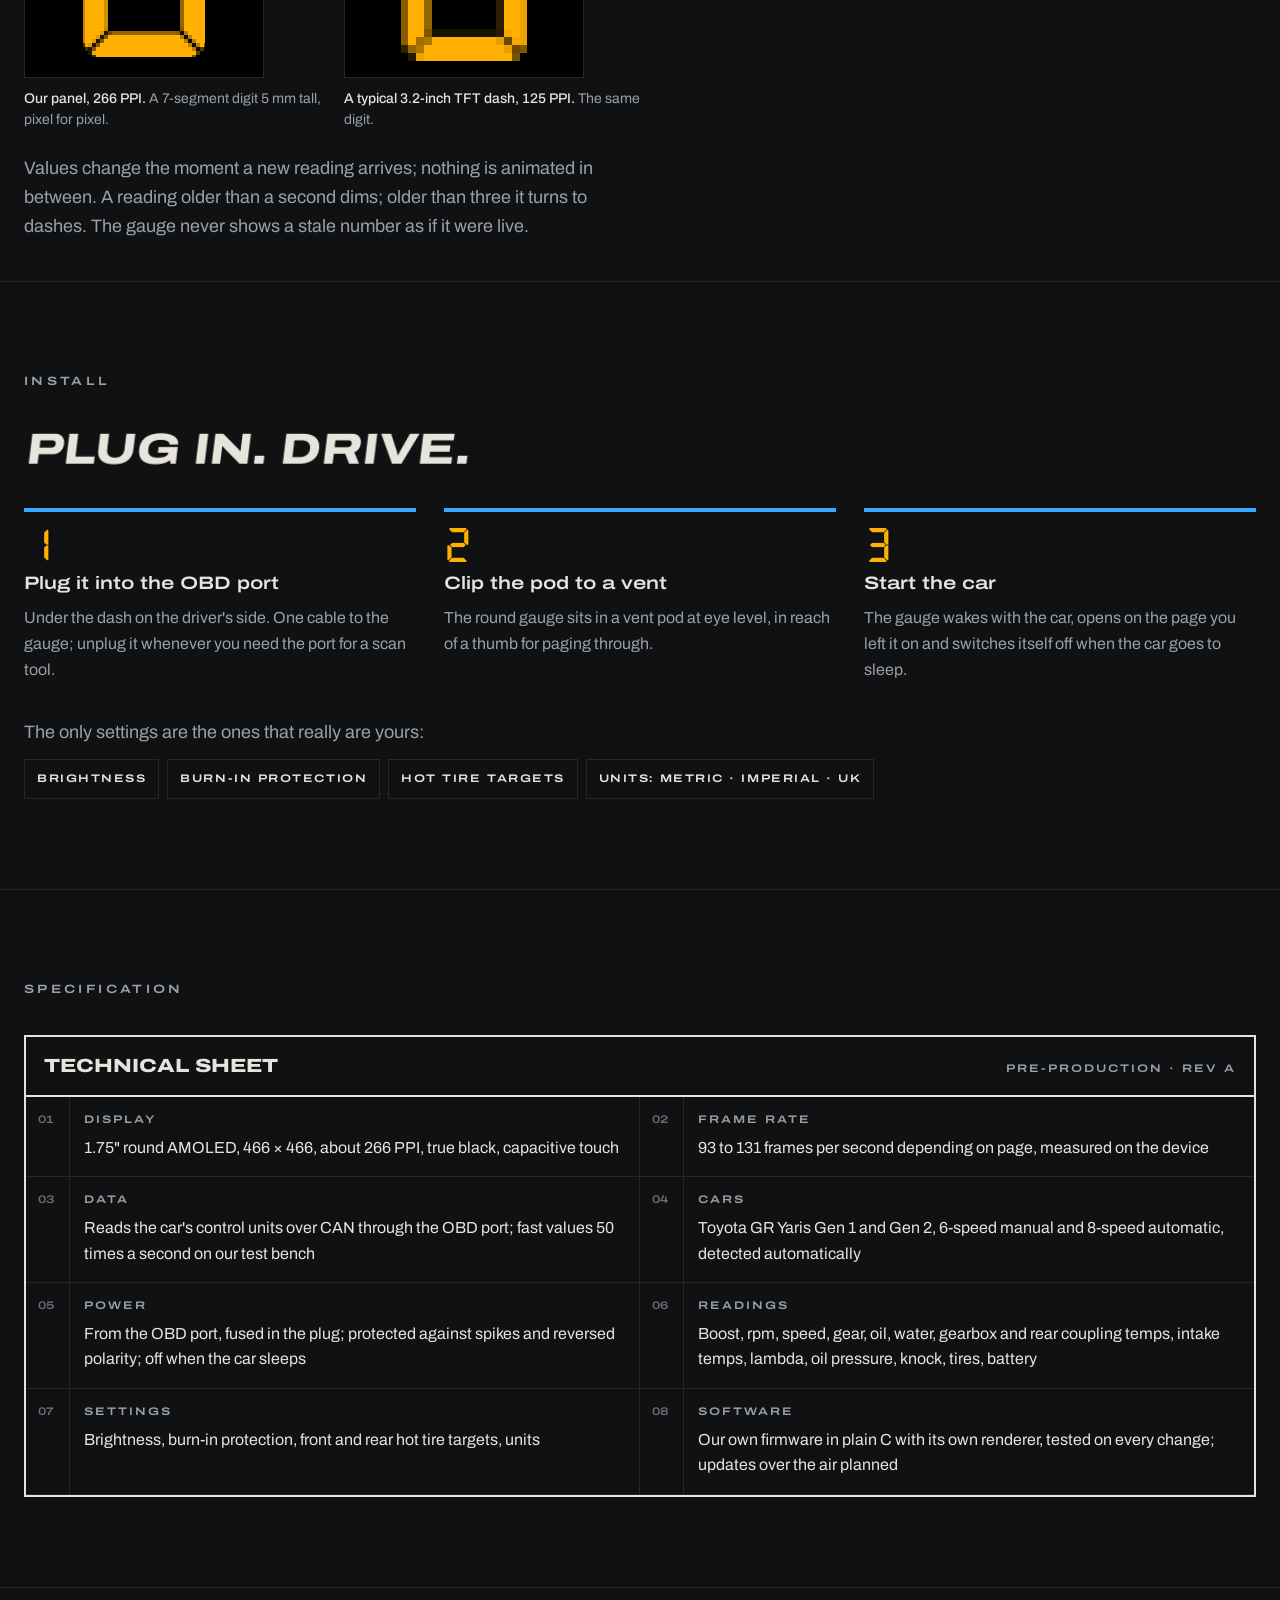
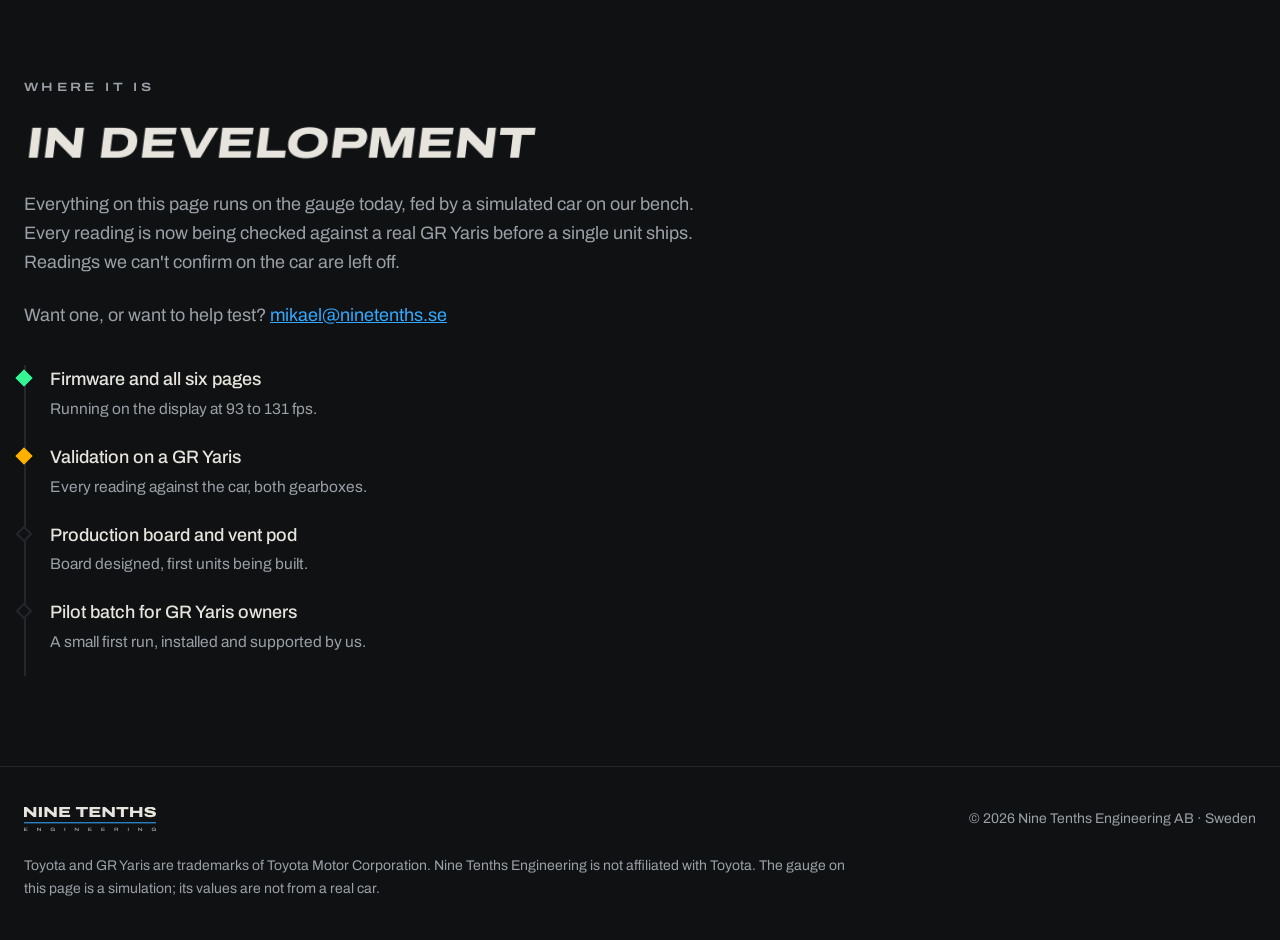
==== commit f33ce4ae: "In development: no double-tap zoom (iOS Safari) A double tap opens the gauge's settings, but Safari " ====
--- a/in-development/index.html
+++ b/in-development/index.html
@@ -17,7 +17,7 @@
 <meta name="twitter:card" content="summary_large_image">
 <link rel="preload" href="../assets/fonts/archivo-expanded-800.woff2" as="font" type="font/woff2" crossorigin>
 <link rel="stylesheet" href="../assets/styles.css?v=2">
-<link rel="stylesheet" href="../assets/in-development.css?v=2">
+<link rel="stylesheet" href="../assets/in-development.css?v=3">
 <script>document.documentElement.classList.add("js")</script>
 </head>
 <body class="dev">
--- a/assets/in-development.css
+++ b/assets/in-development.css
@@ -14,6 +14,9 @@
   --lean: -7deg;
 }
 
+/* iOS Safari zooms on a double tap; here a double tap opens the gauge's settings, and the
+   demo buttons get tapped quickly. manipulation drops only the double-tap zoom: pinch zoom stays. */
+html:has(body.dev), body.dev { touch-action: manipulation; }
 .dev .wrap { max-width: 1320px; }
 .dev p { margin: 0; }
 .dev .label { margin: 0; }
@@ -67,7 +70,7 @@
 /* ---- the rig ---- */
 .rig__inner { display: flex; flex-direction: column; gap: 16px; }
 .gauge-frame { width: min(100%, calc(100vh - 340px), 540px); min-width: min(100%, 300px); max-width: 100%; aspect-ratio: 1; margin: 0 auto; border-radius: 50%; overflow: hidden; background: var(--panel); }
-.gauge-frame iframe { display: block; width: 100%; height: 100%; border: 0; background: var(--panel); }
+.gauge-frame iframe { touch-action: pan-y; display: block; width: 100%; height: 100%; border: 0; background: var(--panel); }
 .rig__bar { display: flex; justify-content: space-between; align-items: center; gap: 12px; flex-wrap: wrap; }
 .live { display: inline-flex; align-items: center; gap: 8px; color: var(--go); }
 .live::before { content: ""; width: 7px; height: 7px; border-radius: 50%; background: var(--go); animation: live 1.6s ease-in-out infinite; }
